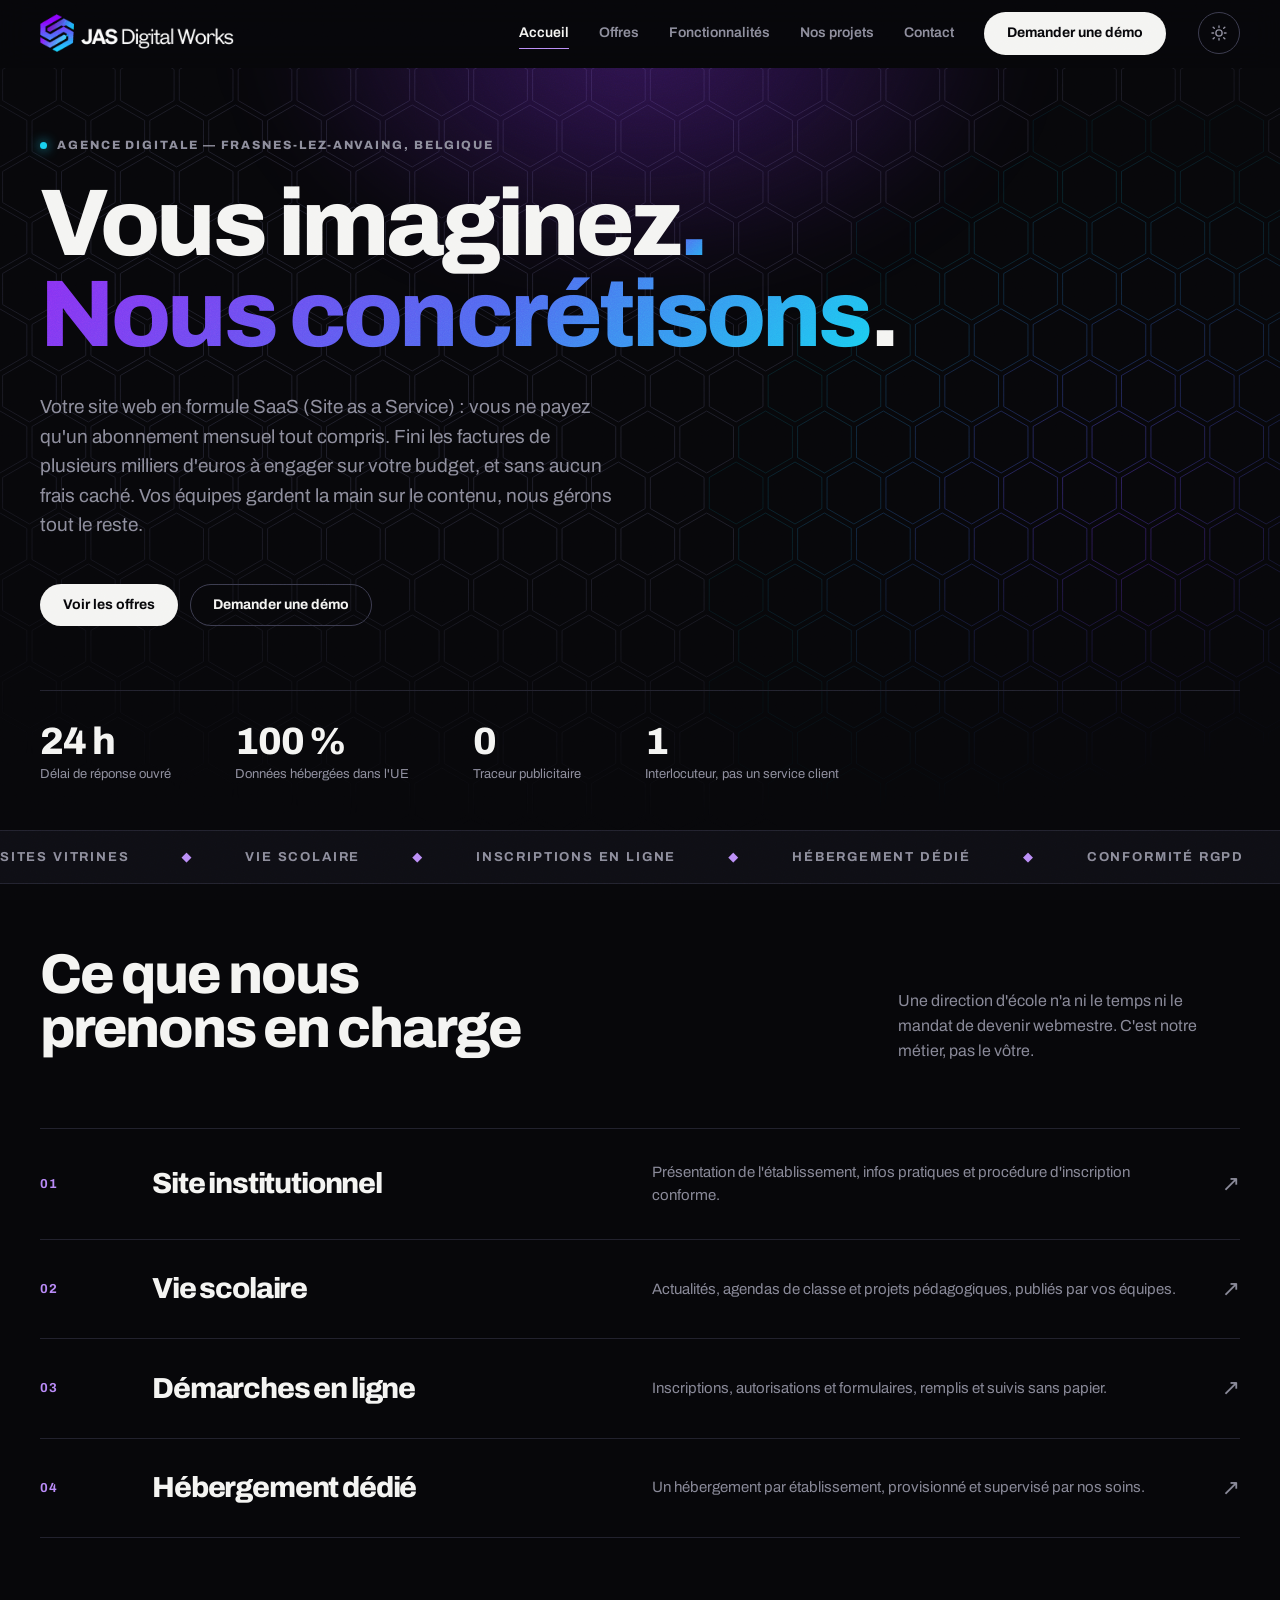
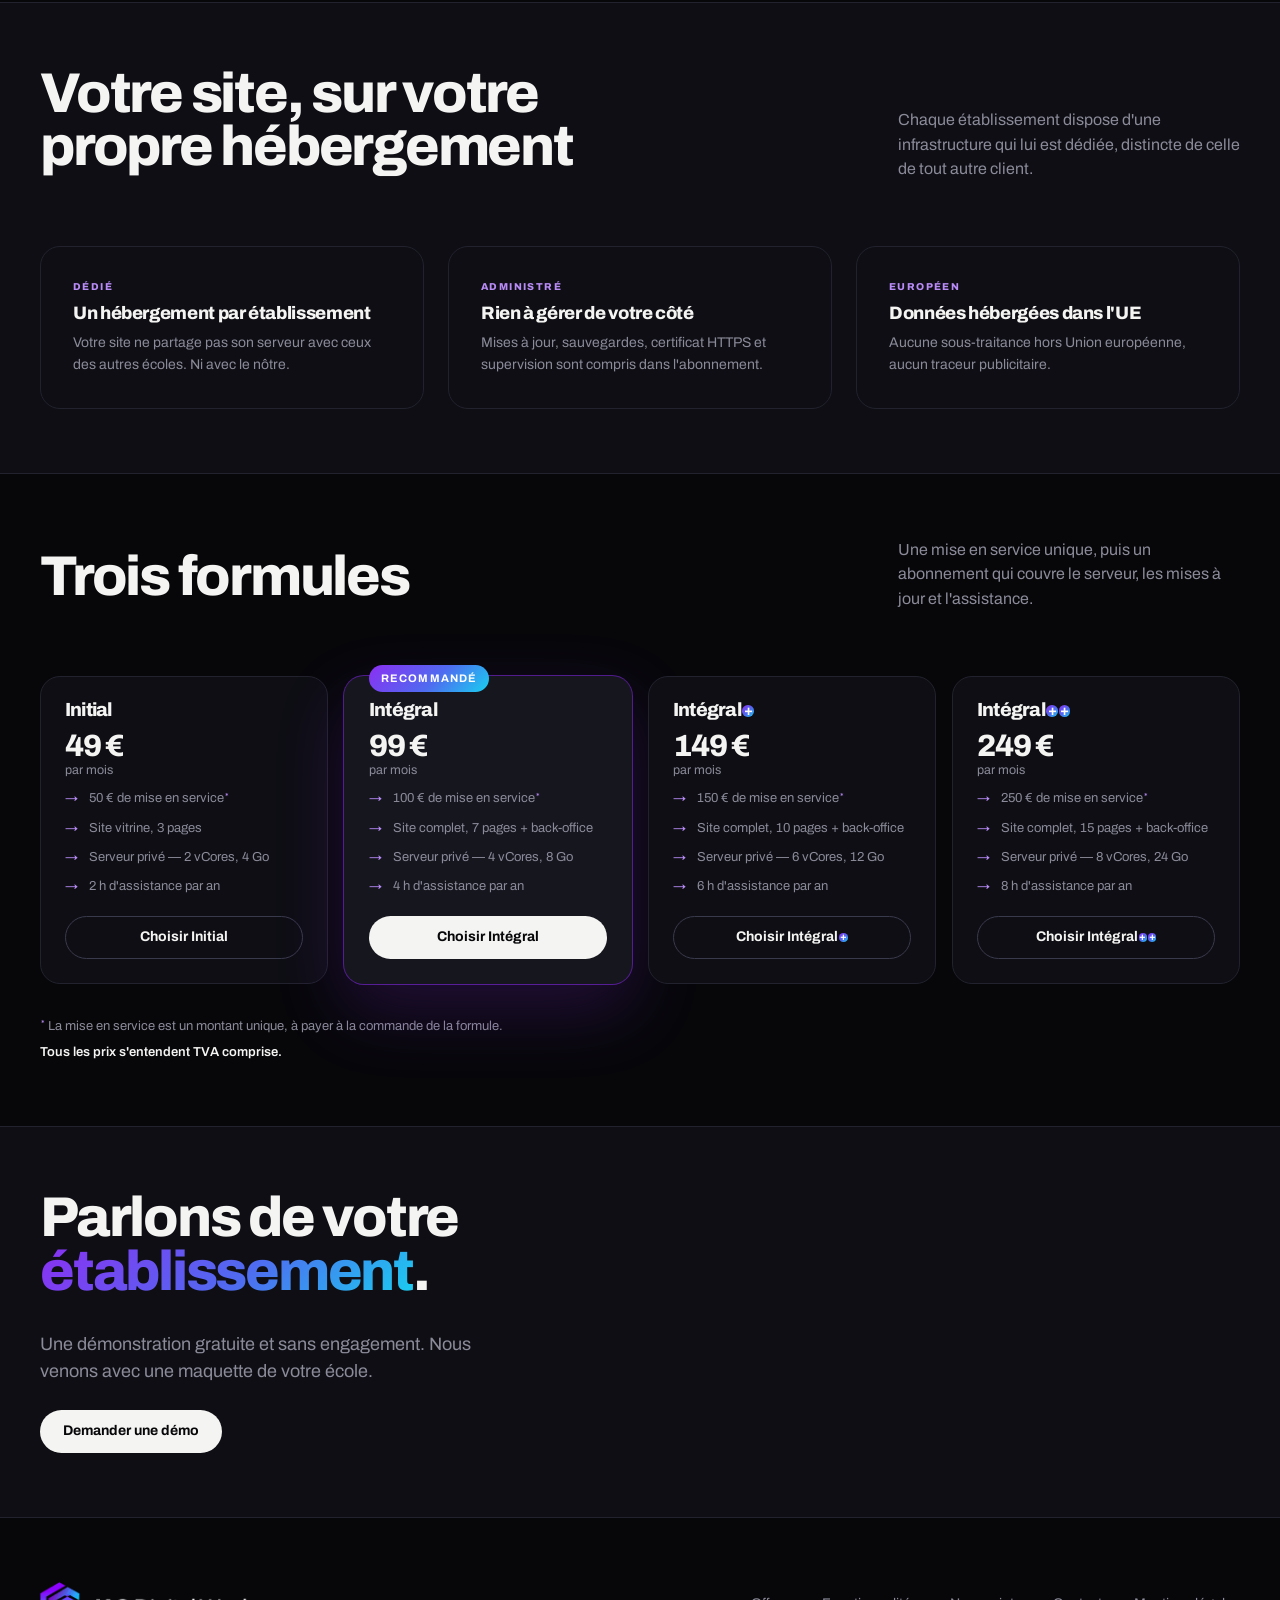
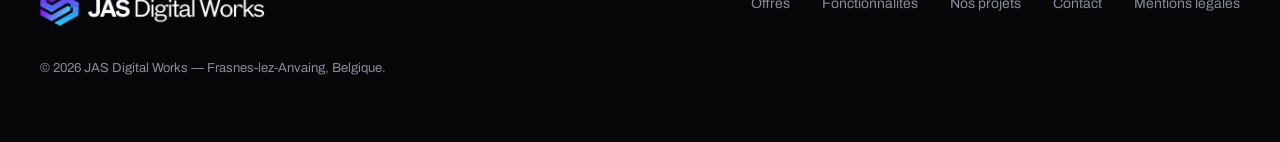
==== index.html @ 540d9795 "Retire la transition entre les thèmes La bascule clair/sombre est désormais instantanée. Le bloc de " ====
<!DOCTYPE html>
<html lang="fr">
<head>
<meta charset="utf-8">
<meta name="viewport" content="width=device-width, initial-scale=1">
<title>JAS Digital Works — Le site web de votre école, clé en main</title>
<meta name="description" content="Agence digitale à Frasnes-lez-Anvaing. Nous concevons, hébergeons et maintenons le site des établissements scolaires belges : vitrine, vie scolaire, inscriptions en ligne, conformité RGPD.">
<link rel="canonical" href="https://jas-dw.be/">
<link rel="icon" type="image/png" href="assets/mark.png">
<meta name="theme-color" content="#07070A">
<meta property="og:type" content="website">
<meta property="og:locale" content="fr_BE">
<meta property="og:title" content="JAS Digital Works — Le site web de votre école, clé en main">
<meta property="og:description" content="Vitrine, vie scolaire et gestion technique pour les écoles belges — un seul abonnement.">
<meta property="og:url" content="https://jas-dw.be/">
<meta property="og:image" content="https://jas-dw.be/assets/logo.png">
<link rel="preconnect" href="https://fonts.gstatic.com" crossorigin>
<link rel="stylesheet" href="assets/styles.css?v=8058e858">
</head>
<body>

<a class="skip" href="#main">Aller au contenu</a>

<header class="site-header">
  <nav class="nav" aria-label="Navigation principale">
    <a class="nav-logo" href="index.html" aria-label="JAS Digital Works — accueil">
      <img class="logo-sombre" src="assets/logo-inverse.png" alt="JAS Digital Works" width="480" height="94">
      <img class="logo-clair" src="assets/logo.png" alt="JAS Digital Works" width="480" height="94">
    </a>
    <button class="nav-toggle" type="button" aria-expanded="false" aria-controls="nav-links" aria-label="Ouvrir le menu"><span></span></button>
    <div class="nav-links" id="nav-links">
      <a href="index.html" aria-current="page">Accueil</a>
      <a href="tarifs.html">Offres</a>
      <a href="fonctionnalites.html">Fonctionnalités</a>
      <a href="projets.html">Nos projets</a>
      <a href="contact.html">Contact</a>
      <a class="btn btn-primary" href="contact.html">Demander une démo</a>
    </div>
    <button class="theme-toggle" type="button" aria-pressed="false"
            aria-label="Basculer entre le mode sombre et le mode clair">
      <svg class="ico-soleil" viewBox="0 0 24 24" fill="none" stroke="currentColor" stroke-width="1.8" stroke-linecap="round" aria-hidden="true">
        <circle cx="12" cy="12" r="4.2"/>
        <path d="M12 2.6v2.2M12 19.2v2.2M4.2 4.2l1.6 1.6M18.2 18.2l1.6 1.6M2.6 12h2.2M19.2 12h2.2M4.2 19.8l1.6-1.6M18.2 5.8l1.6-1.6"/>
      </svg>
      <svg class="ico-lune" viewBox="0 0 24 24" fill="none" stroke="currentColor" stroke-width="1.8" stroke-linecap="round" stroke-linejoin="round" aria-hidden="true">
        <path d="M20.5 14.3A8.6 8.6 0 0 1 9.7 3.5a8.6 8.6 0 1 0 10.8 10.8Z"/>
      </svg>
    </button>
  </nav>
</header>

<main id="main">

  <section class="hero">
    <canvas id="hero-trame" aria-hidden="true"></canvas>
    <div class="wrap">
      <p class="kicker"><i></i> Agence digitale — Frasnes-lez-Anvaing, Belgique</p>
      <h1>Vous imaginez<span class="grad">.</span> <br> <span class="grad">Nous concrétisons</span>.</h1>
      <p class="lead">Votre site web en formule SaaS (Site as a Service) : vous ne payez qu'un abonnement mensuel tout compris. Fini les factures de plusieurs milliers d'euros à engager sur votre budget, et sans aucun frais caché. Vos équipes gardent la main sur le contenu, nous gérons tout le reste.</p>
      <div class="hero-actions">
        <a class="btn btn-primary" href="tarifs.html">Voir les offres</a>
        <a class="btn btn-secondary" href="contact.html">Demander une démo</a>
      </div>
      <div class="stats">
        <div><b>24 h</b><span>Délai de réponse ouvré</span></div>
        <div><b>100 %</b><span>Données hébergées dans l'UE</span></div>
        <div><b>0</b><span>Traceur publicitaire</span></div>
        <div><b>1</b><span>Interlocuteur, pas un service client</span></div>
      </div>
    </div>
  </section>

  <div class="marquee" aria-hidden="true">
    <div class="marquee-track">
      <span>Sites vitrines <em>&#9670;</em> Vie scolaire <em>&#9670;</em> Inscriptions en ligne <em>&#9670;</em> Hébergement dédié <em>&#9670;</em> Conformité RGPD <em>&#9670;</em> Assistance humaine <em>&#9670;</em></span>
    </div>
  </div>

  <section class="section">
    <div class="wrap">
      <div class="sec-head">
        <h2>Ce que nous<br>prenons en charge</h2>
        <p>Une direction d'école n'a ni le temps ni le mandat de devenir webmestre. C'est notre métier, pas le vôtre.</p>
      </div>
      <div class="rows">
        <article class="row">
          <div class="row-n">01</div>
          <h3>Site institutionnel</h3>
          <p>Présentation de l'établissement, infos pratiques et procédure d'inscription conforme.</p>
          <div class="row-arrow" aria-hidden="true">&#8599;</div>
        </article>
        <article class="row">
          <div class="row-n">02</div>
          <h3>Vie scolaire</h3>
          <p>Actualités, agendas de classe et projets pédagogiques, publiés par vos équipes.</p>
          <div class="row-arrow" aria-hidden="true">&#8599;</div>
        </article>
        <article class="row">
          <div class="row-n">03</div>
          <h3>Démarches en ligne</h3>
          <p>Inscriptions, autorisations et formulaires, remplis et suivis sans papier.</p>
          <div class="row-arrow" aria-hidden="true">&#8599;</div>
        </article>
        <article class="row">
          <div class="row-n">04</div>
          <h3>Hébergement dédié</h3>
          <p>Un hébergement par établissement, provisionné et supervisé par nos soins.</p>
          <div class="row-arrow" aria-hidden="true">&#8599;</div>
        </article>
      </div>
    </div>
  </section>

  <section class="section section-alt">
    <div class="wrap">
      <div class="sec-head">
        <h2>Votre site, sur votre<br>propre hébergement</h2>
        <p>Chaque établissement dispose d'une infrastructure qui lui est dédiée, distincte de celle de tout autre client.</p>
      </div>
      <div class="grid-3">
        <article class="card">
          <div class="card-kicker">Dédié</div>
          <div class="card-title">Un hébergement par établissement</div>
          <p class="card-body">Votre site ne partage pas son serveur avec ceux des autres écoles. Ni avec le nôtre.</p>
        </article>
        <article class="card">
          <div class="card-kicker">Administré</div>
          <div class="card-title">Rien à gérer de votre côté</div>
          <p class="card-body">Mises à jour, sauvegardes, certificat HTTPS et supervision sont compris dans l'abonnement.</p>
        </article>
        <article class="card">
          <div class="card-kicker">Européen</div>
          <div class="card-title">Données hébergées dans l'UE</div>
          <p class="card-body">Aucune sous-traitance hors Union européenne, aucun traceur publicitaire.</p>
        </article>
      </div>
    </div>
  </section>

  <section class="section" id="offres">
    <div class="wrap">
      <div class="sec-head">
        <h2>Trois formules</h2>
        <p>Une mise en service unique, puis un abonnement qui couvre le serveur, les mises à jour et l'assistance.</p>
      </div>
      <div class="grid-4">
        <article class="pack">
          <h3>Initial</h3>
          <div class="pack-price">49&nbsp;€ <small>par mois</small></div>
          <ul class="pack-list">
            <li><span>50&nbsp;€ de mise en service<sup>*</sup></span></li>
            <li>Site vitrine, 3 pages</li>
            <li>Serveur privé — 2 vCores, 4&nbsp;Go</li>
            <li>2&nbsp;h d'assistance par an</li>
          </ul>
          <a class="btn btn-secondary btn-block" href="contact.html?pack=initial">Choisir Initial</a>
        </article>

        <article class="pack pack-featured">
          <span class="tag tag-accent">Recommandé</span>
          <h3>Intégral</h3>
          <div class="pack-price">99&nbsp;€ <small>par mois</small></div>
          <ul class="pack-list">
            <li><span>100&nbsp;€ de mise en service<sup>*</sup></span></li>
            <li>Site complet, 7 pages + back-office</li>
            <li>Serveur privé — 4 vCores, 8&nbsp;Go</li>
            <li>4&nbsp;h d'assistance par an</li>
          </ul>
          <a class="btn btn-primary btn-block" href="contact.html?pack=integral">Choisir Intégral</a>
        </article>

        <article class="pack">
          <h3>Intégral<span class="plus">+</span></h3>
          <div class="pack-price">149&nbsp;€ <small>par mois</small></div>
          <ul class="pack-list">
            <li><span>150&nbsp;€ de mise en service<sup>*</sup></span></li>
            <li>Site complet, 10 pages + back-office</li>
            <li>Serveur privé — 6 vCores, 12&nbsp;Go</li>
            <li>6&nbsp;h d'assistance par an</li>
          </ul>
          <a class="btn btn-secondary btn-block" href="contact.html?pack=integral-plus"><span>Choisir Intégral<span class="plus">+</span></span></a>
        </article>

        <article class="pack">
          <h3>Intégral<span class="plus">+</span><span class="plus">+</span></h3>
          <div class="pack-price">249&nbsp;€ <small>par mois</small></div>
          <ul class="pack-list">
            <li><span>250&nbsp;€ de mise en service<sup>*</sup></span></li>
            <li>Site complet, 15 pages + back-office</li>
            <li>Serveur privé — 8 vCores, 24&nbsp;Go</li>
            <li>8&nbsp;h d'assistance par an</li>
          </ul>
          <a class="btn btn-secondary btn-block" href="contact.html?pack=integral-plus-plus"><span>Choisir Intégral<span class="plus">+</span><span class="plus">+</span></span></a>
        </article>
      </div>
      <p class="price-notes">
        <span><sup>*</sup> La mise en service est un montant unique, à payer à la commande de la formule.</span>
        <span><b>Tous les prix s'entendent TVA comprise.</b></span>
      </p>
    </div>
  </section>

  <section class="final">
    <div class="wrap">
      <h2>Parlons de votre<br><span class="grad">établissement</span>.</h2>
      <p>Une démonstration gratuite et sans engagement. Nous venons avec une maquette de votre école.</p>
      <a class="btn btn-primary" href="contact.html">Demander une démo</a>
    </div>
  </section>

</main>

<footer class="site-footer">
  <div class="footer-inner">
    <a href="index.html" aria-label="JAS Digital Works — accueil">
      <img class="logo-sombre" src="assets/logo-inverse.png" alt="JAS Digital Works" width="480" height="94">
      <img class="logo-clair" src="assets/logo.png" alt="JAS Digital Works" width="480" height="94">
    </a>
    <nav class="footer-links" aria-label="Liens de pied de page">
      <a href="tarifs.html">Offres</a>
      <a href="fonctionnalites.html">Fonctionnalités</a>
      <a href="projets.html">Nos projets</a>
      <a href="contact.html">Contact</a>
      <a href="mentions-legales.html">Mentions légales</a>
    </nav>
  </div>
  <p class="footer-legal">© <span id="year">2026</span> JAS Digital Works — Frasnes-lez-Anvaing, Belgique.</p>
</footer>

<script src="assets/site.js?v=c417838a"></script>
</body>
</html>
---- assets/styles.css ----
/* ==========================================================================
   JAS Digital Works — feuille de style unique
   Direction « Studio » : fond quasi noir, typographie massive, dégradé de
   marque réservé aux accents. Site 100 % statique, aucune dépendance,
   aucun build — ce fichier est la seule source de vérité visuelle.
   ========================================================================== */

@import url('https://fonts.googleapis.com/css2?family=Archivo:wght@400;600;800&display=swap');

:root {
  /* — surfaces — */
  --ink:      #07070A;   /* fond général */
  --ink-2:    #0E0E14;   /* sections alternées, cartes */
  --ink-3:    #16161F;   /* carte mise en avant, champs */
  --paper:    #F4F4F2;   /* texte principal */
  --muted:    #8A8A99;   /* texte secondaire */
  --line:     #22222E;   /* filets et bordures */
  --line-2:   #3A3A4D;   /* bordure au survol */

  /* — accent de marque — */
  --violet:   #8B2FF2;
  --blue:     #4F6BF0;
  --cyan:     #18D0F0;
  --violet-lo:#B98BF7;   /* violet éclairci : lisible sur fond sombre */
  --grad: linear-gradient(135deg, #8B2FF2 0%, #4F6BF0 55%, #18D0F0 100%);

  /* — typographie — */
  --font: "Archivo", system-ui, -apple-system, "Segoe UI", sans-serif;

  /* — rythme — */
  --s1: 4px;  --s2: 8px;  --s3: 12px; --s4: 16px;
  --s6: 24px; --s8: 32px; --s10: 44px; --s12: 64px;

  /* Toujours claire, quel que soit le thème : les logos partenaires ont
     un lettrage foncé et ne survivent pas sur une pastille sombre. */
  --chip:     #FFFFFF;

  /* Halo du héros et grain : réglés par thème plutôt qu'en dur. */
  --halo:     34%;
  --grain:    .5;

  --maxw: 1320px;
  --gut: 40px;
}

/* ── Thème clair ────────────────────────────────────────────────────────
   Le sombre reste l'identité de la marque et le défaut. Le clair n'est pas
   une inversion : ses neutres sont légèrement biaisés vers le violet de la
   charte, et l'accent est assombri pour rester lisible sur fond pâle.
   Contrastes vérifiés : texte 17,6:1, secondaire 6,5:1, accent 7,1:1. */
:root[data-theme="light"] {
  --ink:      #FAFAFC;
  --ink-2:    #F1F1F6;
  --ink-3:    #E7E7F0;
  --paper:    #14141B;
  --muted:    #5A5A6E;
  --line:     #E0E0E9;
  --line-2:   #C6C6D5;
  --violet-lo:#6B21D9;   /* accent assombri : 7,1:1 sur le fond clair */
  --cyan:     #0E7C93;   /* même chose pour l'anneau de focus */
  --halo:     18%;
  --grain:    .22;
}


*, *::before, *::after { box-sizing: border-box; }

html { -webkit-text-size-adjust: 100%; scroll-behavior: smooth; }
@media (prefers-reduced-motion: reduce) {
  html { scroll-behavior: auto; }
  *, *::before, *::after {
    animation-duration: .01ms !important;
    animation-iteration-count: 1 !important;
    transition-duration: .01ms !important;
  }
}

body {
  margin: 0;
  background: var(--ink);
  color: var(--paper);
  font-family: var(--font);
  font-size: 16px;
  line-height: 1.55;
  font-weight: 400;
  -webkit-font-smoothing: antialiased;
}

/* Grain — SVG en ligne, poids nul. Décoratif : jamais d'interaction. */
body::after {
  content: "";
  position: fixed; inset: 0;
  pointer-events: none; z-index: 99;
  opacity: var(--grain); mix-blend-mode: overlay;
  background-image: url("data:image/svg+xml,%3Csvg xmlns='http://www.w3.org/2000/svg' width='140' height='140'%3E%3Cfilter id='n'%3E%3CfeTurbulence type='fractalNoise' baseFrequency='.85' numOctaves='3'/%3E%3C/filter%3E%3Crect width='140' height='140' filter='url(%23n)' opacity='.42'/%3E%3C/svg%3E");
}

h1, h2, h3, h4, h5 {
  margin: 0 0 var(--s2);
  font-weight: 800;
  letter-spacing: -.04em;
  line-height: .96;
  text-wrap: balance;
}
h1 { font-size: clamp(42px, 7.4vw, 104px); }
h2 { font-size: clamp(30px, 4.4vw, 56px); }
h3 { font-size: clamp(21px, 2.5vw, 29px); }
h4 { font-size: 20px; letter-spacing: -.02em; }
h5 { font-size: 16px; letter-spacing: -.01em; }

p { margin: 0 0 var(--s3); }
p:last-child { margin-bottom: 0; }
a { color: var(--violet-lo); text-underline-offset: 3px; }
img { display: block; max-width: 100%; }
ul { margin: 0 0 var(--s3); padding-left: 20px; }

:focus { outline: none; }
:focus-visible { outline: 2px solid var(--cyan); outline-offset: 3px; }
::selection { background: color-mix(in srgb, var(--violet) 40%, transparent); }

.text-muted { color: var(--muted); }
.lead { font-size: 19px; line-height: 1.55; color: var(--muted); max-width: 52ch; }
.grad {
  background: var(--grad);
  -webkit-background-clip: text; background-clip: text;
  color: transparent;
}

/* Lien d'évitement */
.skip {
  position: absolute; left: -9999px; top: 0; z-index: 100;
  background: var(--paper); color: var(--ink);
  padding: 12px 18px; font-weight: 800; text-decoration: none;
}
.skip:focus { left: 0; }

/* ── Mise en page ──────────────────────────────────────────────────── */

.wrap { max-width: var(--maxw); margin: 0 auto; padding: 0 var(--gut); }
.section { padding: var(--s12) 0; }
.section-tight { padding: var(--s10) 0; }
.section-alt { background: var(--ink-2); border-block: 1px solid var(--line); }
.rule { height: 1px; background: var(--line); border: 0; margin: 0; }

.grid-2 { display: grid; grid-template-columns: repeat(2, 1fr); gap: var(--s8); }
.grid-3 { display: grid; grid-template-columns: repeat(3, 1fr); gap: var(--s6); }
/* Quatre formules : la rangée passe à deux colonnes avant de s'empiler,
   sans quoi les cartes deviennent trop étroites pour leur liste. */
.grid-4 { display: grid; grid-template-columns: repeat(4, 1fr); gap: var(--s4); }

/* En-tête de section : titre à gauche, chapô à droite */
.sec-head {
  display: flex; justify-content: space-between; align-items: end;
  gap: var(--s8); flex-wrap: wrap; margin-bottom: var(--s12);
}
.sec-head p { margin: 0; color: var(--muted); max-width: 38ch; }
.kicker {
  display: inline-flex; align-items: center; gap: 10px;
  font-size: 12px; font-weight: 800; letter-spacing: .16em;
  text-transform: uppercase; color: var(--muted); margin: 0 0 var(--s6);
}
.kicker i { width: 7px; height: 7px; border-radius: 50%; background: var(--cyan);
  box-shadow: 0 0 12px var(--cyan); font-style: normal; flex: none; }

/* ── En-tête du site ───────────────────────────────────────────────── */

.site-header {
  position: sticky; top: 0; z-index: 50;
  background: color-mix(in srgb, var(--ink) 72%, transparent);
  backdrop-filter: saturate(1.3) blur(14px);
  border-bottom: 1px solid transparent;
  transition: background-color .25s ease, border-color .25s ease;
}
/* Classe posée par site.js dès que la page a défilé. */
.site-header.is-scrolled {
  background: color-mix(in srgb, var(--ink) 88%, transparent);
  border-bottom-color: var(--line);
}
.nav {
  position: relative;
  display: flex; align-items: center; gap: var(--s8);
  max-width: var(--maxw); margin: 0 auto; padding: var(--s3) var(--gut);
}
/* Marque : lockup horizontal, ratio 480:94. Servi en 480 px de large pour
   rester net sur écran à densité double. */
.nav-logo { margin-right: auto; flex: none; display: block; }
.nav-logo img { height: 38px; width: auto; }
.nav-links { display: flex; align-items: center; gap: 30px; }
.nav-links a:not(.btn) {
  color: var(--muted); text-decoration: none;
  font-size: 14px; font-weight: 600;
  padding: 4px 0; border-bottom: 1px solid transparent;
}
.nav-links a:not(.btn):hover { color: var(--paper); }
.nav-links a:not(.btn)[aria-current="page"] {
  color: var(--paper); border-bottom-color: var(--violet-lo);
}
.nav-links a.btn { flex: none; white-space: nowrap; }

.nav-toggle {
  display: none; flex: none; width: 42px; height: 42px; padding: 0;
  background: transparent; border: 1px solid var(--line); border-radius: 999px;
  cursor: pointer; align-items: center; justify-content: center;
}
.nav-toggle span { display: block; width: 17px; height: 1.5px; background: var(--paper); position: relative; }
.nav-toggle span::before, .nav-toggle span::after {
  content: ""; position: absolute; left: 0; width: 17px; height: 1.5px; background: var(--paper);
  transition: transform .18s ease, top .18s ease;
}
.nav-toggle span::before { top: -6px; }
.nav-toggle span::after  { top: 6px; }
.nav-toggle[aria-expanded="true"] span { background: transparent; }
.nav-toggle[aria-expanded="true"] span::before { top: 0; transform: rotate(45deg); }
.nav-toggle[aria-expanded="true"] span::after  { top: 0; transform: rotate(-45deg); }

/* ── Bascule clair / sombre ─────────────────────────────────────────────
   L'icône affichée est celle du mode vers lequel on va, pas du mode
   courant : un soleil quand on est dans le sombre, une lune sinon. */
.theme-toggle {
  flex: none; width: 42px; height: 42px; padding: 0;
  display: inline-flex; align-items: center; justify-content: center;
  background: transparent; border: 1px solid var(--line-2); border-radius: 999px;
  color: var(--muted); cursor: pointer;
  transition: color .2s ease, border-color .2s ease, transform .2s ease;
}
.theme-toggle:hover { color: var(--paper); border-color: var(--paper); }
.theme-toggle:active { transform: scale(.94); }
.theme-toggle svg { width: 18px; height: 18px; display: block; }
.theme-toggle .ico-lune { display: none; }
:root[data-theme="light"] .theme-toggle .ico-soleil { display: none; }
:root[data-theme="light"] .theme-toggle .ico-lune { display: block; }

/* ── Marque : le lettrage doit contraster avec le fond du thème ──────── */
.logo-clair { display: none; }
:root[data-theme="light"] .logo-sombre { display: none; }
:root[data-theme="light"] .logo-clair { display: block; }

/* ── Boutons ───────────────────────────────────────────────────────── */

.btn {
  display: inline-flex; align-items: center; justify-content: center; gap: 9px;
  cursor: pointer; text-decoration: none;
  font-family: var(--font); font-weight: 700; font-size: 14px; line-height: 1.2;
  padding: 12px 22px; border-radius: 999px;
  border: 1px solid transparent;
  transition: transform .2s ease, box-shadow .2s ease, background-color .2s ease, border-color .2s ease;
}
.btn-primary { background: var(--paper); color: var(--ink); }
.btn-primary:hover { transform: translateY(-2px); box-shadow: 0 10px 30px color-mix(in srgb, var(--violet) 40%, transparent); }
.btn-primary:active { transform: translateY(0); }

.btn-secondary { background: transparent; color: var(--paper); border-color: var(--line-2); }
.btn-secondary:hover { border-color: var(--paper); }

.btn-block { width: 100%; }

/* Le « + » des formules supérieures, en pastille au dégradé de marque.
   Dimensions en `em` : la pastille suit l'échelle du texte qui la porte,
   qu'elle soit dans un titre de carte, un bouton ou un en-tête de tableau. */
.plus {
  display: inline-flex; align-items: center; justify-content: center;
  width: .82em; height: .82em; margin-left: .1em;
  border-radius: 50%; background: var(--grad);
  color: #fff; font-size: .74em; font-weight: 800; line-height: 1;
  vertical-align: .08em; letter-spacing: 0;
}
.plus + .plus { margin-left: .08em; }

/* ── Étiquettes ────────────────────────────────────────────────────── */

.tag {
  display: inline-flex; align-items: center; align-self: flex-start;
  font-size: 11px; font-weight: 700; letter-spacing: .1em; text-transform: uppercase;
  padding: 5px 12px; border-radius: 999px;
}
.tag-accent  { background: var(--grad); color: #fff; }
.tag-outline { border: 1px solid var(--line-2); color: var(--muted); }

/* ── Héros ─────────────────────────────────────────────────────────── */

.hero { position: relative; overflow: hidden; padding: var(--s12) 0 var(--s10); }
.hero::before {
  content: ""; position: absolute; top: -380px; left: 50%;
  transform: translateX(-50%); width: 1100px; height: 700px; border-radius: 50%;
  background: radial-gradient(closest-side, color-mix(in srgb, var(--violet) var(--halo), transparent), transparent 70%);
  filter: blur(40px); pointer-events: none;
}
/* Trame hexagonale : sous le halo, sous le texte, sans interaction.
   Sans JavaScript la balise reste vide et invisible — rien ne change. */
#hero-trame {
  position: absolute; inset: 0; z-index: 0;
  pointer-events: none;
  opacity: .85;
  mask-image: radial-gradient(120% 90% at 50% 30%, #000 35%, transparent 78%);
  -webkit-mask-image: radial-gradient(120% 90% at 50% 30%, #000 35%, transparent 78%);
}
.hero::before { z-index: 1; }
.hero > .wrap { position: relative; z-index: 2; }
.hero p.lead { margin-top: var(--s8); }
.hero-actions { display: flex; gap: var(--s3); flex-wrap: wrap; margin-top: var(--s10); }

/* Bandeau de chiffres */
.stats {
  display: flex; gap: var(--s12); flex-wrap: wrap;
  margin-top: var(--s12); padding-top: var(--s8); border-top: 1px solid var(--line);
}
.stats div b {
  display: block; font-size: clamp(28px, 3.4vw, 38px); font-weight: 800;
  letter-spacing: -.03em; line-height: 1;
}
.stats div span { font-size: 13px; color: var(--muted); }

/* ── Bandeau défilant ──────────────────────────────────────────────── */

.marquee {
  border-block: 1px solid var(--line); background: var(--ink-2);
  overflow: hidden; padding: var(--s4) 0;
}
.marquee-track {
  display: flex; gap: 52px; white-space: nowrap;
  animation: marquee 38s linear infinite;
  font-size: 13px; font-weight: 700; letter-spacing: .14em;
  text-transform: uppercase; color: var(--muted);
}
.marquee-track > span { display: flex; align-items: center; gap: 52px; }
.marquee-track em { font-style: normal; color: var(--violet-lo); }
@keyframes marquee { to { transform: translateX(-50%); } }
.marquee.is-paused .marquee-track { animation-play-state: paused; }
@media (prefers-reduced-motion: reduce) { .marquee-track { animation: none; } }

/* ── Apparition au défilement ──────────────────────────────────────────
   `js-reveal` n'est posé sur <html> que par site.js, et seulement si
   IntersectionObserver existe et que l'utilisateur n'a pas demandé
   moins d'animation. Sans JavaScript, rien n'est masqué. */

/* `:where()` ne compte pas dans la spécificité : la règle de masquage vaut
   donc (0,1,0) quel que soit son contenu. Sans cette précaution,
   `.js-reveal .stats div` (0,2,1) et `.js-reveal .final .wrap > *` (0,3,0)
   écrasent la règle de révélation (0,2,0) — et ces éléments ne
   réapparaissent jamais. */
.js-reveal :where(
  .sec-head, .row, .card, .pack,
  .feature-copy, .feature-media,
  .stats div, .final .wrap > *
) {
  opacity: 0; transform: translateY(18px);
  transition: opacity .6s cubic-bezier(.2,.6,.2,1), transform .6s cubic-bezier(.2,.6,.2,1);
}
.js-reveal .is-visible { opacity: 1; transform: none; }
/* Le survol d'une ligne ne doit pas rejouer la translation d'apparition. */
.js-reveal .row.is-visible { transition-property: opacity, transform, padding-left, background; }

/* ── Liste de services numérotée ───────────────────────────────────── */

.rows { border-top: 1px solid var(--line); }
.row {
  display: grid; grid-template-columns: 80px 1fr 1.15fr auto;
  gap: var(--s8); align-items: center;
  padding: var(--s8) 0; border-bottom: 1px solid var(--line);
  transition: padding-left .3s ease, background .3s ease;
}
.row:hover, .row:focus-within {
  padding-left: var(--s6);
  background: linear-gradient(90deg, color-mix(in srgb, var(--violet) 12%, transparent), transparent 60%);
}
.row-n { font-size: 13px; font-weight: 700; letter-spacing: .1em; color: var(--violet-lo); }
.row h3 { margin: 0; }
.row p { margin: 0; color: var(--muted); font-size: 15px; }
.row-arrow { font-size: 22px; color: var(--muted); transition: transform .3s ease, color .3s ease; }
.row:hover .row-arrow, .row:focus-within .row-arrow { transform: translate(6px, -6px); color: var(--cyan); }

/* ── Cartes ────────────────────────────────────────────────────────── */

.card {
  display: flex; flex-direction: column; gap: var(--s2);
  padding: var(--s8); background: var(--ink-2);
  border: 1px solid var(--line); border-radius: 20px;
  transition: transform .25s ease, border-color .25s ease;
}
.card:hover { transform: translateY(-4px); border-color: var(--line-2); }
.card-kicker {
  font-size: 10px; font-weight: 800; letter-spacing: .14em;
  text-transform: uppercase; color: var(--violet-lo);
}
.card-title { font-weight: 800; font-size: 18px; line-height: 1.2; letter-spacing: -.02em; }
.card-body { margin: 0; font-size: 14px; color: var(--muted); flex: 1; }

/* Cartes tarifaires */
.pack {
  position: relative;
  display: flex; flex-direction: column; gap: var(--s4);
  padding: var(--s8); background: var(--ink-2);
  border: 1px solid var(--line); border-radius: 20px;
  transition: transform .25s ease, border-color .25s ease;
}
.pack:hover { transform: translateY(-6px); border-color: var(--line-2); }
.pack-featured {
  background: var(--ink-3); border-color: transparent;
  box-shadow: 0 0 0 1px color-mix(in srgb, var(--violet) 55%, transparent),
              0 26px 70px color-mix(in srgb, var(--violet) 20%, transparent);
}
.pack-featured .tag-accent { position: absolute; top: -12px; left: var(--s8); }
.pack h3 { font-size: 22px; margin: 0; }
.pack-price { font-size: clamp(38px, 4vw, 46px); font-weight: 800; letter-spacing: -.04em; line-height: 1; }
.pack-price small { font-size: 14px; font-weight: 400; color: var(--muted); letter-spacing: 0; }
.pack-list { list-style: none; margin: 0; padding: 0; display: flex; flex-direction: column; gap: 11px;
  font-size: 14px; color: var(--muted); flex: 1; }
.pack-list li { display: flex; gap: 11px; }
.pack-list li::before { content: "→"; color: var(--violet-lo); flex: none; }
.pack .btn { margin-top: var(--s2); }

/* Dans une rangée de quatre, la carte perd un tiers de sa largeur :
   on resserre le prix, le titre et la liste pour éviter les veuves. */
.grid-4 .pack { padding: var(--s6); gap: var(--s3); }
.grid-4 .pack h3 { font-size: 19px; }
.grid-4 .pack-price { font-size: clamp(28px, 2.4vw, 34px); }
.grid-4 .pack-price small { display: block; font-size: 12.5px; margin-top: 2px; }
.grid-4 .pack-list { font-size: 13px; gap: 9px; }
.grid-4 .pack .tag-accent { left: var(--s6); }
/* `vertical-align: super` décolle trop le renvoi du texte : on le place
   à la main, et `line-height: 0` l'empêche d'élargir la ligne. */
.pack sup, .price-notes sup {
  font-size: .68em; line-height: 0;
  vertical-align: baseline; position: relative; top: -.42em;
  color: var(--violet-lo); margin-left: 1px;
}

/* Renvois de tarification, sous la grille des formules */
.price-notes {
  display: flex; flex-direction: column; gap: 6px;
  margin: var(--s8) 0 0; max-width: 78ch;
  font-size: 13px; color: var(--muted);
}
.price-notes b { color: var(--paper); font-weight: 600; }

/* ── Frise des projets ─────────────────────────────────────────────────
   Rail vertical à gauche, un jalon par projet. L'ordre du HTML fait foi :
   du plus récent au plus ancien. */

.timeline { position: relative; margin: 0; padding: 0; list-style: none; }
.timeline::before {
  content: ""; position: absolute; left: 7px; top: 10px; bottom: 10px; width: 1px;
  background: linear-gradient(180deg, var(--violet), var(--cyan) 60%, transparent);
}
.tl-item { position: relative; padding: 0 0 var(--s12) 46px; }
.tl-item:last-child { padding-bottom: 0; }
.tl-item::before {
  content: ""; position: absolute; left: 0; top: 7px;
  width: 15px; height: 15px; border-radius: 50%;
  background: var(--ink); border: 2px solid var(--line-2);
  transition: border-color .25s ease, box-shadow .25s ease;
}
.tl-item:hover::before, .tl-item:focus-within::before {
  border-color: var(--violet-lo);
  box-shadow: 0 0 0 5px color-mix(in srgb, var(--violet) 18%, transparent);
}
.tl-head { display: flex; align-items: center; gap: var(--s3); flex-wrap: wrap; margin-bottom: var(--s3); }
.tl-lieu { font-size: 12px; font-weight: 700; letter-spacing: .1em; text-transform: uppercase; color: var(--muted); }
.tl-item h3 { margin: 0 0 var(--s3); font-size: clamp(20px, 2.3vw, 27px); }
.tl-item p { margin: 0; color: var(--muted); max-width: 62ch; }

/* Emplacements prêts pour l'image et le lien de chaque projet. */
.tl-media { margin: var(--s6) 0 0; max-width: 640px; }
.tl-media img { width: 100%; height: auto; border-radius: 16px; border: 1px solid var(--line); }
.tl-link {
  display: inline-flex; align-items: center; gap: 8px; margin-top: var(--s4);
  font-size: 14px; font-weight: 700; color: var(--violet-lo); text-decoration: none;
  border-bottom: 1px solid color-mix(in srgb, var(--violet-lo) 40%, transparent);
  padding-bottom: 2px; transition: color .2s ease, border-color .2s ease;
}
.tl-link:hover { color: var(--cyan); border-bottom-color: var(--cyan); }
.tl-link::after { content: "↗"; font-size: 15px; }

/* ── Blocs alternés (Fonctionnalités) ──────────────────────────────── */

.feature { display: grid; grid-template-columns: 1fr 1fr; gap: var(--s12); align-items: center; }
.feature-copy { display: flex; flex-direction: column; gap: var(--s3); align-items: flex-start; }
.feature-copy p { color: var(--muted); margin: 0; }
.feature-reverse .feature-media { order: -1; }

/* ── Emplacements photo ────────────────────────────────────────────── */

.media {
  position: relative; display: flex; align-items: flex-end;
  background-color: var(--ink-2);
  background-image:
    linear-gradient(135deg, color-mix(in srgb, var(--violet) 16%, transparent) 0%,
                            color-mix(in srgb, var(--cyan) 14%, transparent) 100%),
    url("data:image/svg+xml,%3Csvg xmlns='http://www.w3.org/2000/svg' width='56' height='64' viewBox='0 0 56 64'%3E%3Cpath d='M28 1 54 16v32L28 63 2 48V16Z' fill='none' stroke='%233A3A4D' stroke-width='1.2'/%3E%3C/svg%3E");
  background-size: cover, 56px 64px;
  border: 1px solid var(--line); border-radius: 20px; overflow: hidden;
}
.media img { width: 100%; height: 100%; object-fit: cover; filter: grayscale(1) contrast(1.05); }
.media figcaption {
  position: relative; margin: 0; padding: 9px 14px;
  font-size: 11px; letter-spacing: .1em; text-transform: uppercase; color: var(--muted);
  background: color-mix(in srgb, var(--ink) 78%, transparent);
}
.media-hero { min-height: 380px; }
.media-block { min-height: 280px; }

/* Illustration vectorielle en ligne : elle remplace le motif hexagonal.
   Dessinée, pas photographiée — voir la légende de chaque bloc. */
.media-illus {
  display: block; min-height: 0;
  background-image: none; background-color: var(--ink-2);
}
.media-illus svg { display: block; width: 100%; height: auto; }
.media-illus figcaption { border-top: 1px solid var(--line); }

/* ── Formulaire ────────────────────────────────────────────────────── */

.contact-grid { display: grid; grid-template-columns: 1fr 1fr; gap: var(--s12); align-items: start; }
/* Le titre n'occupe qu'une demi-colonne : l'échelle du héros y est trop grande. */
.contact-grid h1 { font-size: clamp(36px, 4.4vw, 62px); }
.contact-details { display: flex; flex-direction: column; gap: var(--s3); font-size: 15px; }
.contact-details a { color: var(--paper); }
.contact-details strong { color: var(--muted); font-weight: 600; }

.form {
  display: flex; flex-direction: column; gap: var(--s4);
  background: var(--ink-2); border: 1px solid var(--line);
  border-radius: 20px; padding: var(--s8);
}
.field > label, .field > legend {
  display: block; font-size: 12px; font-weight: 600;
  letter-spacing: .04em; margin-bottom: 6px; color: var(--muted);
}
.input {
  width: 100%; min-height: 46px; padding: 11px 14px;
  font: inherit; font-size: 15px; color: var(--paper); caret-color: var(--cyan);
  background: var(--ink-3); border: 1px solid var(--line); border-radius: 12px;
}
.input::placeholder { color: color-mix(in srgb, var(--muted) 70%, transparent); }
.input:hover { border-color: var(--line-2); }
.input:focus-visible { border-color: var(--violet-lo); outline-offset: 0; }
textarea.input { min-height: 120px; resize: vertical; }

/* Sélecteur de pack */
.seg { display: flex; width: 100%; border: 1px solid var(--line); border-radius: 12px; overflow: hidden; }
.seg-opt {
  flex: 1; display: flex; flex-direction: column; gap: 2px;
  align-items: center; justify-content: center; text-align: center;
  padding: 12px 8px; font-size: 13px; font-weight: 700; cursor: pointer;
  background: var(--ink-3); color: var(--muted);
  transition: background .18s ease, color .18s ease;
}
.seg-opt + .seg-opt { border-left: 1px solid var(--line); }
.seg-opt input { position: absolute; opacity: 0; width: 0; height: 0; pointer-events: none; }
.seg-opt small { font-size: 10px; font-weight: 400; }
.seg-opt:has(input:checked) { background: var(--grad); color: #fff; }
.seg-opt:not(:has(input:checked)):hover { background: var(--line); color: var(--paper); }
.seg-opt:has(input:focus-visible) { outline: 2px solid var(--cyan); outline-offset: -3px; }

.form-status { font-size: 14px; margin: 0; min-height: 1.4em; }
.form-status[data-state="error"] { color: #FF9A9A; font-weight: 600; }
.form-status[data-state="ok"]    { color: var(--cyan); font-weight: 600; }

/* ── Tableaux ──────────────────────────────────────────────────────── */

.table-wrap { overflow-x: auto; border: 1px solid var(--line); border-radius: 20px; }
.table { width: 100%; border-collapse: collapse; font-size: 15px; min-width: 620px; }
.table thead th {
  text-align: left; font-size: 11px; letter-spacing: .12em; text-transform: uppercase;
  color: var(--muted); font-weight: 800;
  padding: var(--s4) var(--s6); border-bottom: 1px solid var(--line);
}
/* En-tête de ligne : c'est du libellé, pas de l'étiquette de colonne. */
.table tbody th {
  text-align: left; font-weight: 600; color: var(--paper);
  padding: var(--s6); border-bottom: 1px solid var(--line); vertical-align: top;
}
.table td {
  padding: var(--s6); border-bottom: 1px solid var(--line);
  vertical-align: top; color: var(--muted);
}
.table tbody tr:last-child th { border-bottom: 0; }
.table tbody tr:last-child td { border-bottom: 0; }

/* ── Contenu long (mentions légales) ───────────────────────────────────
   Le fond sombre fatigue sur un texte réglementaire : on remonte la
   surface, la taille et l'interlignage, et on borne la longueur de ligne.
   Le sommaire ancré occupe la colonne de gauche, qui serait vide sinon. */

.legal { display: grid; grid-template-columns: 230px minmax(0, 1fr); gap: var(--s12); align-items: start; }

.toc { position: sticky; top: 96px; }
.toc p {
  font-size: 11px; font-weight: 800; letter-spacing: .16em;
  text-transform: uppercase; color: var(--muted); margin: 0 0 var(--s4);
}
.toc ol { list-style: none; margin: 0; padding: 0; display: flex; flex-direction: column; gap: 2px; }
.toc a {
  display: block; padding: 7px 0 7px 14px;
  border-left: 1px solid var(--line);
  font-size: 14px; color: var(--muted); text-decoration: none;
  transition: color .2s ease, border-color .2s ease;
}
.toc a:hover { color: var(--paper); border-left-color: var(--violet-lo); }
/* Section courante, suivie par site.js */
.toc a[aria-current] { color: var(--paper); border-left-color: var(--violet-lo); }

.prose {
  max-width: 74ch; background: var(--ink-2);
  border: 1px solid var(--line); border-radius: 20px;
  padding: var(--s12) var(--s10);
  font-size: 16.5px; line-height: 1.75;
}
/* Compense l'en-tête collant quand on suit une ancre du sommaire */
.prose h2[id] { scroll-margin-top: 96px; }
.prose h1 { font-size: clamp(34px, 5vw, 54px); }
.prose h2 { font-size: clamp(22px, 2.6vw, 28px); margin-top: var(--s12); letter-spacing: -.02em; }
.prose h3 { font-size: 18px; margin-top: var(--s8); letter-spacing: -.01em; }
.prose p  { color: color-mix(in srgb, var(--paper) 86%, transparent); }
.prose > :first-child { margin-top: 0; }

/* ── Bandeau d'appel final ─────────────────────────────────────────── */

.final { padding: var(--s12) 0; background: var(--ink-2); border-top: 1px solid var(--line); }
.final .wrap { display: flex; flex-direction: column; align-items: flex-start; gap: var(--s6); }
.final p { color: var(--muted); max-width: 46ch; font-size: 18px; margin: 0; }

/* ── Pied de page ──────────────────────────────────────────────────── */

.site-footer { background: var(--ink); border-top: 1px solid var(--line); }
.footer-inner {
  max-width: var(--maxw); margin: 0 auto; padding: var(--s12) var(--gut) var(--s8);
  display: flex; justify-content: space-between; align-items: center;
  gap: var(--s8); flex-wrap: wrap; font-size: 14px;
}
.footer-inner img { height: 44px; width: auto; }
.footer-links { display: flex; gap: var(--s8); flex-wrap: wrap; }
.footer-links a { color: var(--muted); text-decoration: none; }
.footer-links a:hover { color: var(--paper); }
.footer-legal {
  max-width: var(--maxw); margin: 0 auto;
  padding: 0 var(--gut) var(--s12); font-size: 13px; color: var(--muted);
}

/* ── Adaptation mobile ─────────────────────────────────────────────── */

@media (max-width: 1240px) {
  .grid-4 { grid-template-columns: repeat(2, 1fr); gap: var(--s6); }
}

@media (max-width: 1000px) {
  :root { --gut: 22px; }

  .nav-toggle { display: inline-flex; }
  .nav-links {
    display: none; position: absolute; left: 0; right: 0; top: 100%;
    flex-direction: column; align-items: stretch; gap: 0;
    background: var(--ink); border-bottom: 1px solid var(--line);
    padding: var(--s2) var(--gut) var(--s6);
  }
  .nav-links.is-open { display: flex; }
  .nav-links a:not(.btn) { padding: 14px 0; border-bottom: 1px solid var(--line); }
  .nav-links a:not(.btn)[aria-current="page"] { border-bottom-color: var(--line); }
  .nav-links .btn { margin-top: var(--s4); }
  .nav-logo img { height: 32px; }

  .section { padding: var(--s10) 0; }
  .sec-head { margin-bottom: var(--s8); }
  .hero { padding: var(--s10) 0 var(--s8); }
  .stats { gap: var(--s8); margin-top: var(--s10); }

  .grid-3, .grid-2, .grid-4, .feature, .contact-grid { grid-template-columns: 1fr; gap: var(--s6); }
  .feature { gap: var(--s8); }
  .feature-reverse .feature-media { order: 0; }

  .row { grid-template-columns: 46px 1fr; gap: var(--s4); padding: var(--s6) 0; }
  .row p, .row-arrow { display: none; }
  .row:hover, .row:focus-within { padding-left: 0; }

  .media-hero { min-height: 280px; }
  .prose { padding: var(--s8) var(--s6); font-size: 16px; }
  .legal { grid-template-columns: 1fr; gap: var(--s6); }
  .toc { position: static; }
}

/* Sans JavaScript, le bouton du menu ne peut rien ouvrir : on déplie la
   navigation en clair plutôt que de la rendre inatteignable. */
@media (max-width: 1000px) and (scripting: none) {
  .nav { flex-wrap: wrap; }
  .nav-toggle { display: none; }
  .nav-links {
    display: flex; position: static;
    width: 100%; border-bottom: 0; padding: 0 0 var(--s2);
  }
}

@media (max-width: 640px) {
  .seg { flex-direction: column; }
  .seg-opt + .seg-opt { border-left: 0; border-top: 1px solid var(--line); }
  .form { padding: var(--s6); }
  .footer-inner { flex-direction: column; align-items: flex-start; }
  .stats { gap: var(--s6); }
  .stats div { min-width: 120px; }
}

@media print {
  .site-header, .nav-toggle, .btn, .marquee, body::after { display: none !important; }
  body { background: #fff; color: #000; }
  .prose, .card, .pack { border-color: #ccc; background: #fff; }
}

/* Logo partenaire dans la frise : lettrage foncé, il lui faut une
   pastille claire pour rester lisible sur le fond du site. */
/* `flex` et non `inline-flex` : en ligne, la pastille laisserait le lien
   « Voir le projet » se coller à sa droite au lieu de passer dessous.
   `width: fit-content` la garde ajustée au logo. */
.tl-logo {
  display: flex; align-items: center; width: fit-content;
  margin: var(--s6) 0 0;
  background: var(--chip); border-radius: 14px; padding: 14px 20px;
}
.tl-logo img { display: block; height: 52px; width: auto; max-width: 100%; }
/* Un logo presque carré paraît deux fois plus petit qu'un logo large à
   hauteur égale : on lui en donne davantage pour équilibrer la masse. */
.tl-logo--carre img { height: 76px; }
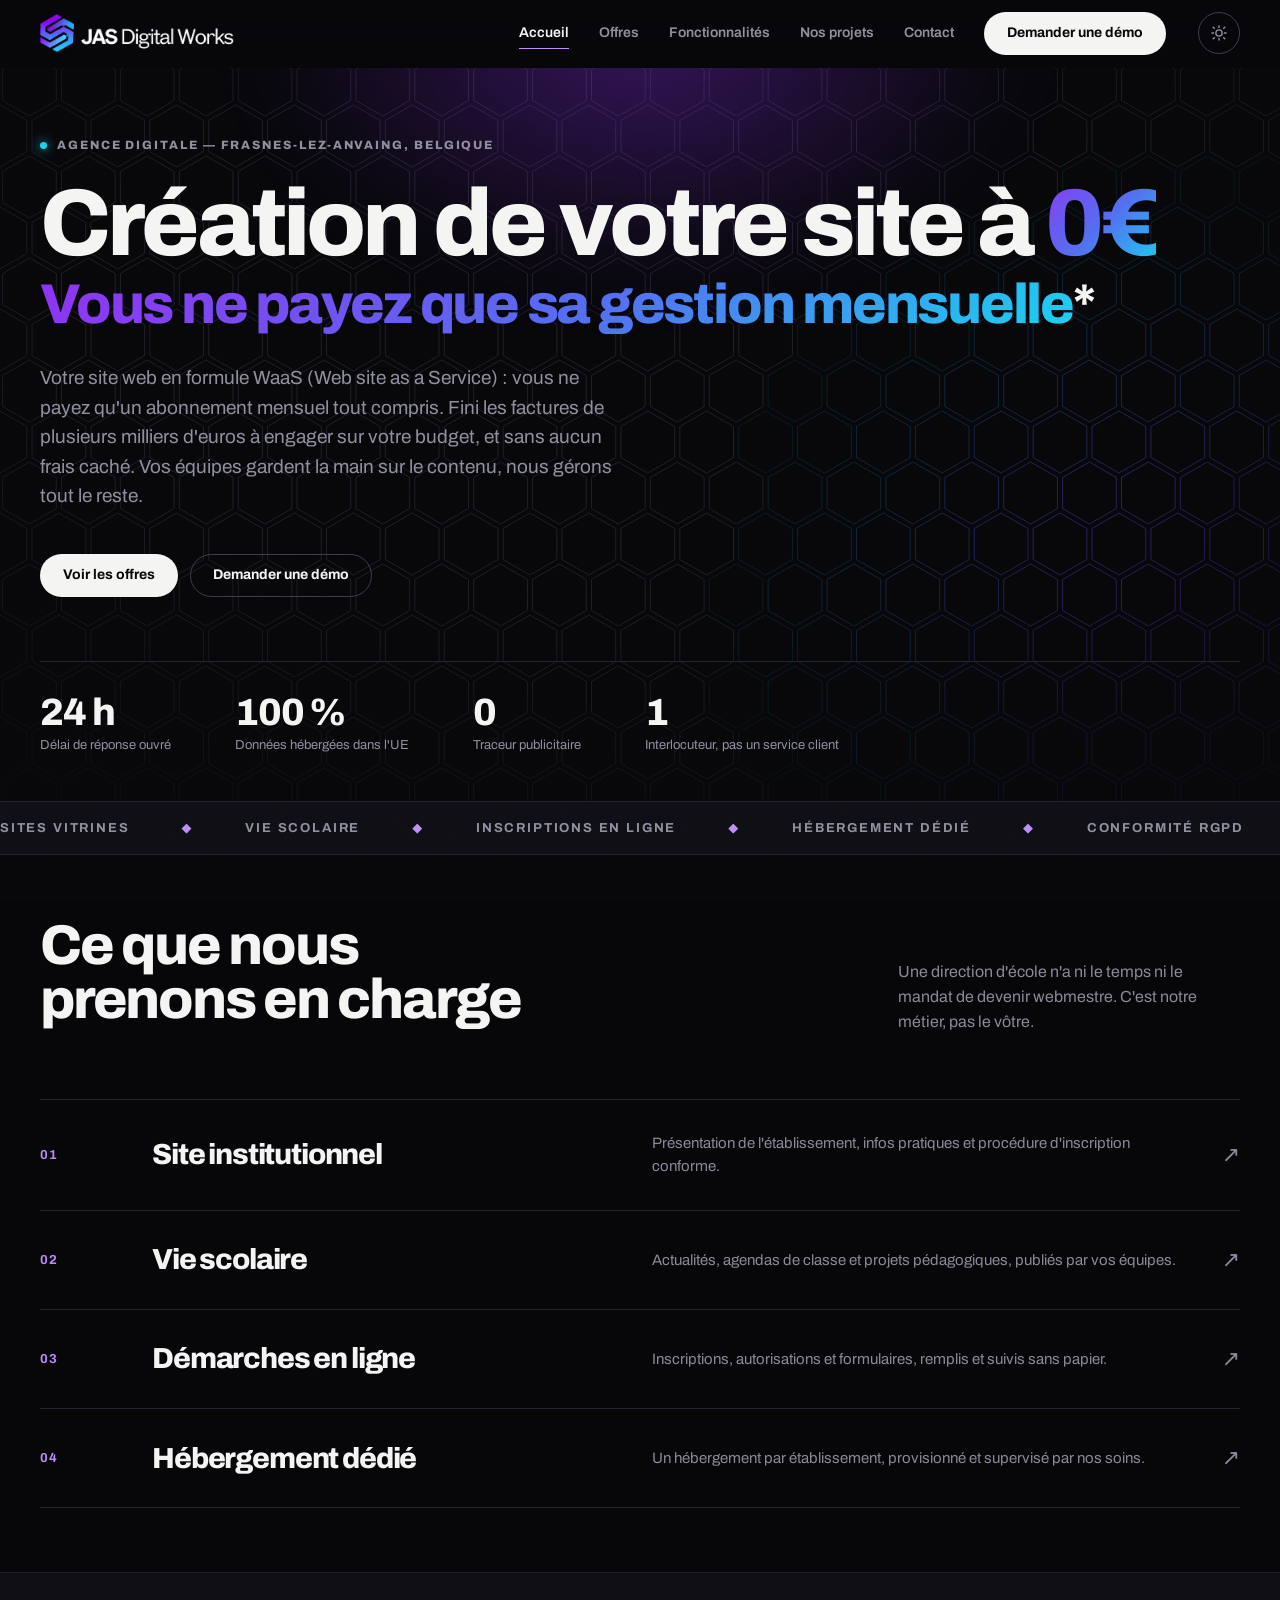
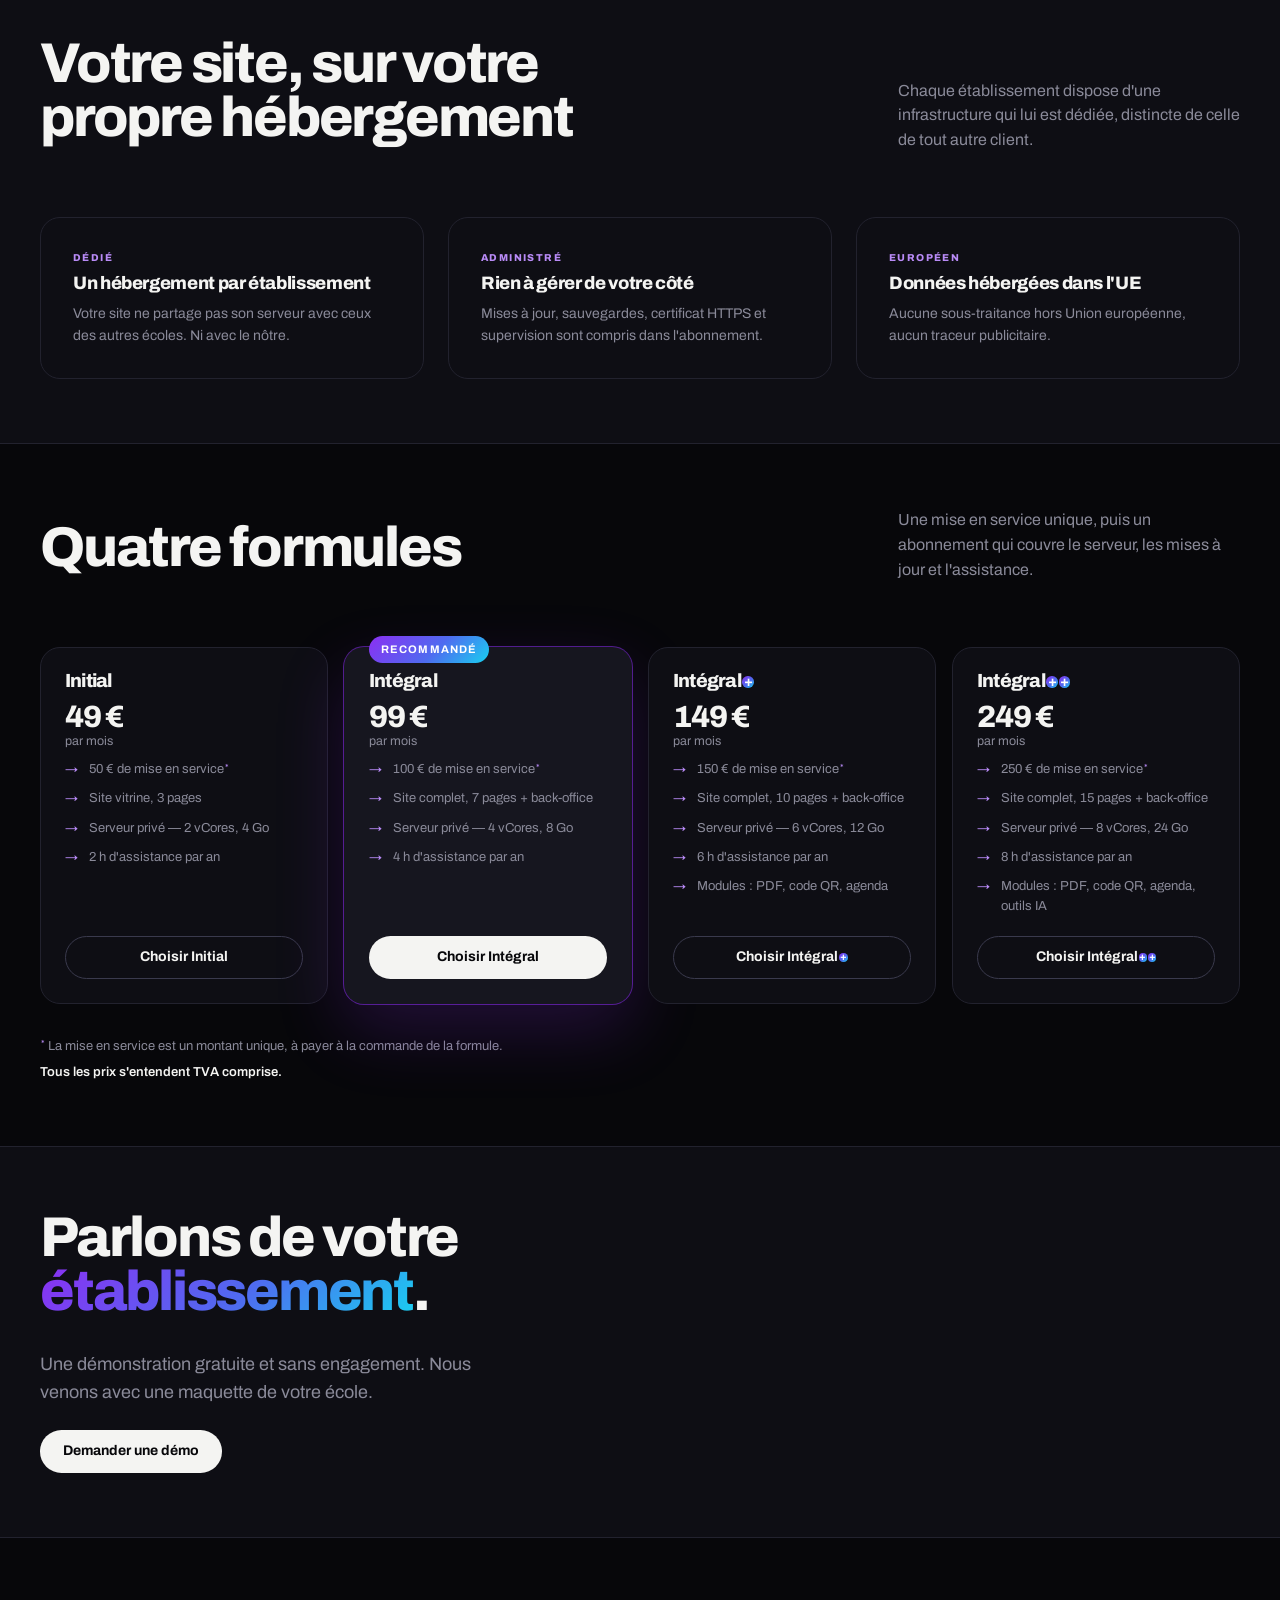
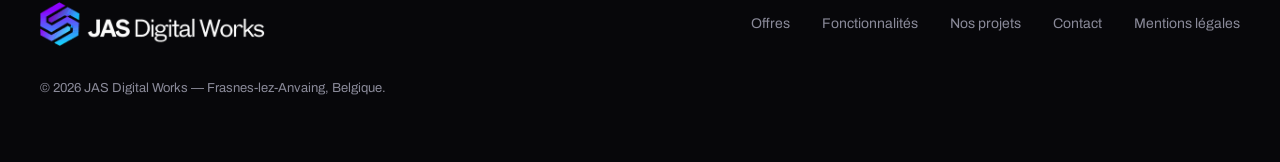
==== commit 8efbf11b: "Ajoute les modules digitaux aux deux formules hautes Intégral+ et Intégral++ reçoivent le convertiss" ====
--- a/index.html
+++ b/index.html
@@ -55,8 +55,8 @@
     <canvas id="hero-trame" aria-hidden="true"></canvas>
     <div class="wrap">
       <p class="kicker"><i></i> Agence digitale — Frasnes-lez-Anvaing, Belgique</p>
-      <h1>Vous imaginez<span class="grad">.</span> <br> <span class="grad">Nous concrétisons</span>.</h1>
-      <p class="lead">Votre site web en formule SaaS (Site as a Service) : vous ne payez qu'un abonnement mensuel tout compris. Fini les factures de plusieurs milliers d'euros à engager sur votre budget, et sans aucun frais caché. Vos équipes gardent la main sur le contenu, nous gérons tout le reste.</p>
+      <h1>Création de votre site à<span class="grad"> 0€</span> <br></h1> <h2><span class="grad">Vous ne payez que sa gestion mensuelle</span>*</h2>
+      <p class="lead">Votre site web en formule WaaS (Web site as a Service) : vous ne payez qu'un abonnement mensuel tout compris. Fini les factures de plusieurs milliers d'euros à engager sur votre budget, et sans aucun frais caché. Vos équipes gardent la main sur le contenu, nous gérons tout le reste.</p>
       <div class="hero-actions">
         <a class="btn btn-primary" href="tarifs.html">Voir les offres</a>
         <a class="btn btn-secondary" href="contact.html">Demander une démo</a>
@@ -140,7 +140,7 @@
   <section class="section" id="offres">
     <div class="wrap">
       <div class="sec-head">
-        <h2>Trois formules</h2>
+        <h2>Quatre formules</h2>
         <p>Une mise en service unique, puis un abonnement qui couvre le serveur, les mises à jour et l'assistance.</p>
       </div>
       <div class="grid-4">
@@ -177,6 +177,7 @@
             <li>Site complet, 10 pages + back-office</li>
             <li>Serveur privé — 6 vCores, 12&nbsp;Go</li>
             <li>6&nbsp;h d'assistance par an</li>
+            <li>Modules&nbsp;: PDF, code QR, agenda</li>
           </ul>
           <a class="btn btn-secondary btn-block" href="contact.html?pack=integral-plus"><span>Choisir Intégral<span class="plus">+</span></span></a>
         </article>
@@ -189,6 +190,7 @@
             <li>Site complet, 15 pages + back-office</li>
             <li>Serveur privé — 8 vCores, 24&nbsp;Go</li>
             <li>8&nbsp;h d'assistance par an</li>
+            <li>Modules&nbsp;: PDF, code QR, agenda, outils IA</li>
           </ul>
           <a class="btn btn-secondary btn-block" href="contact.html?pack=integral-plus-plus"><span>Choisir Intégral<span class="plus">+</span><span class="plus">+</span></span></a>
         </article>
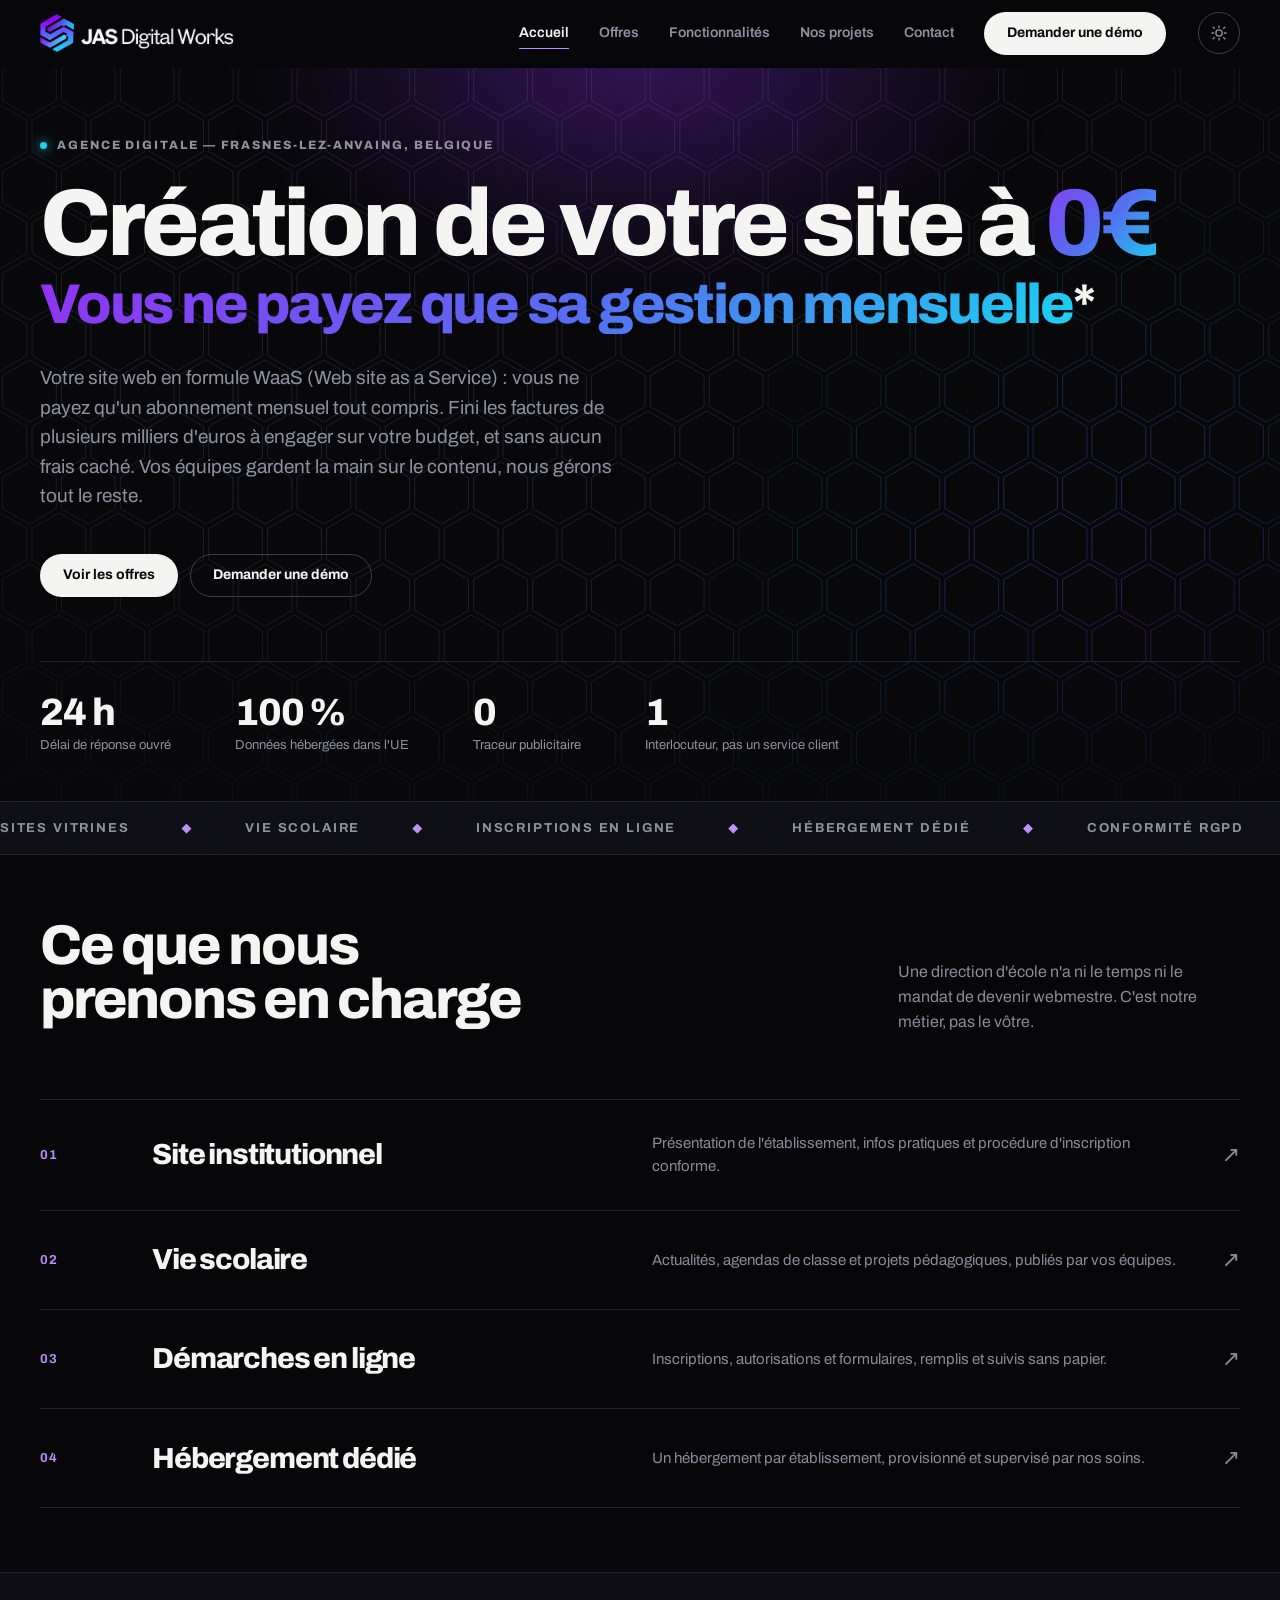
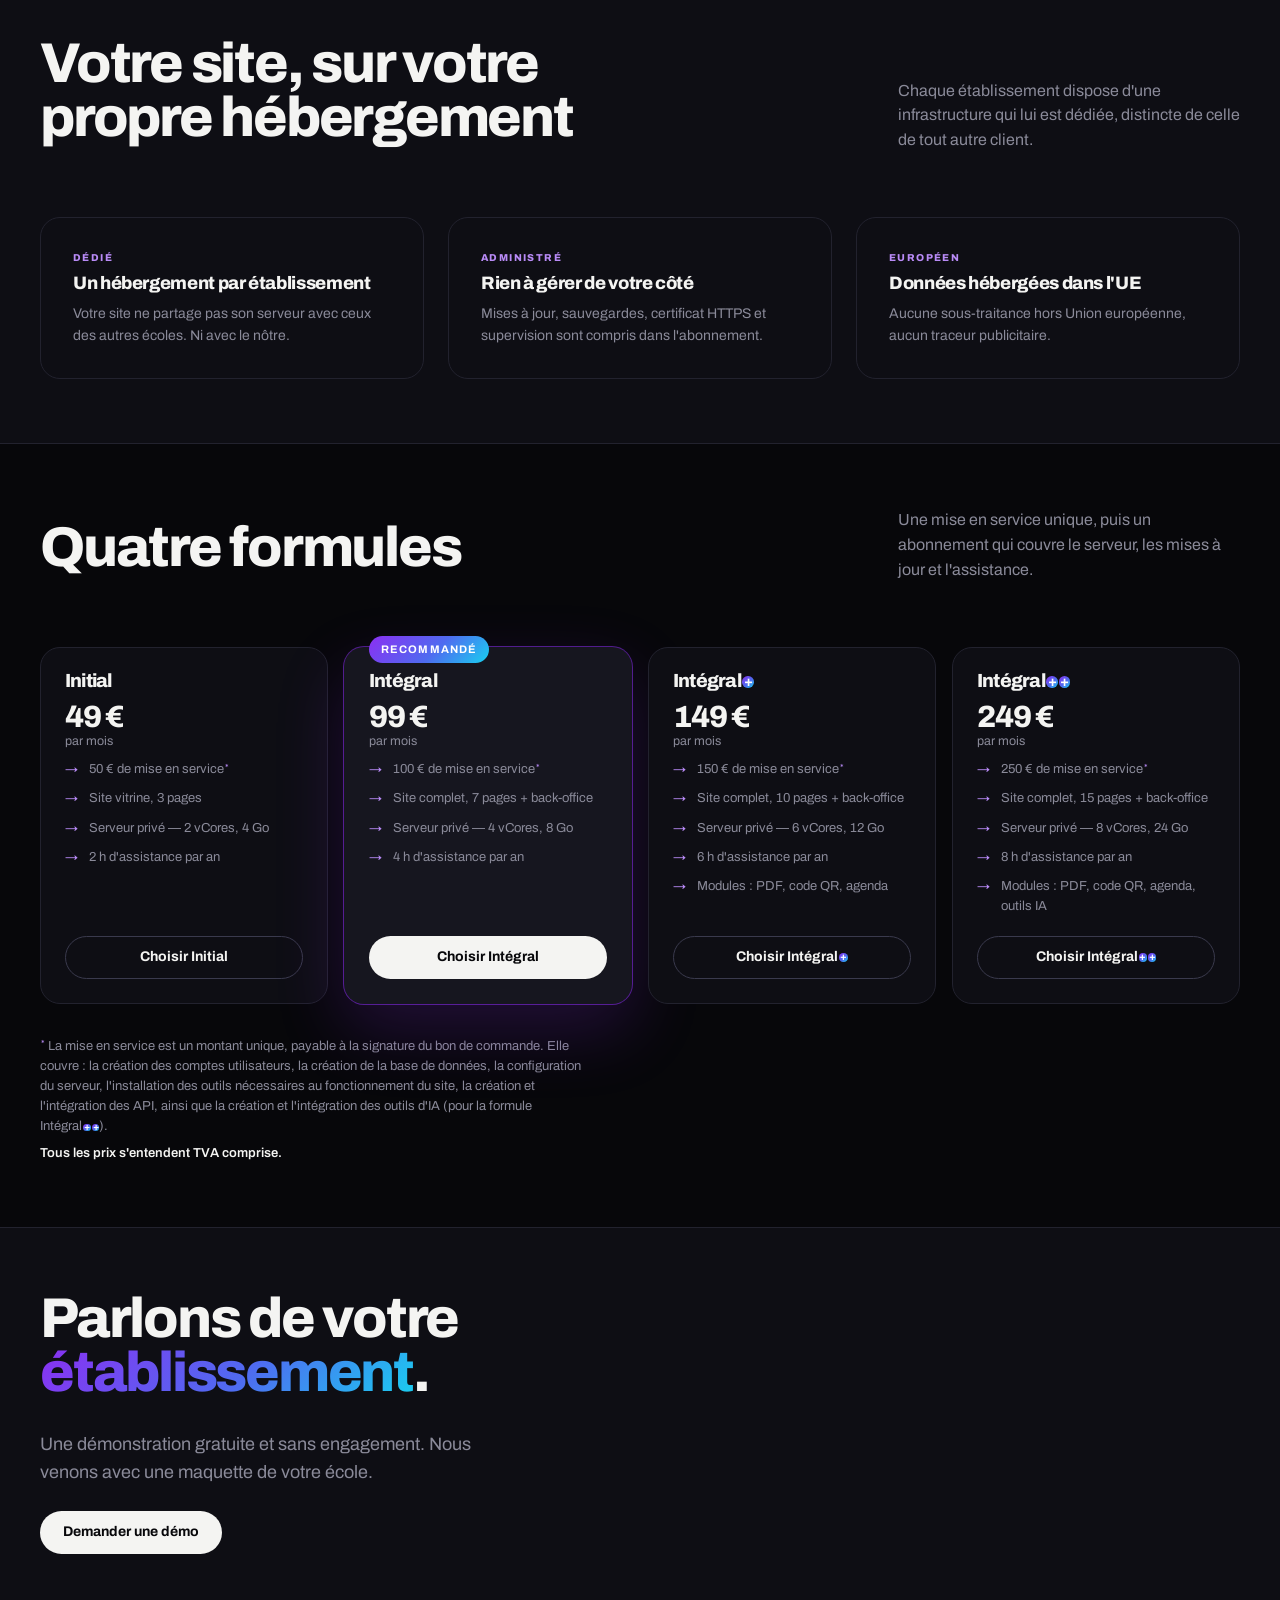
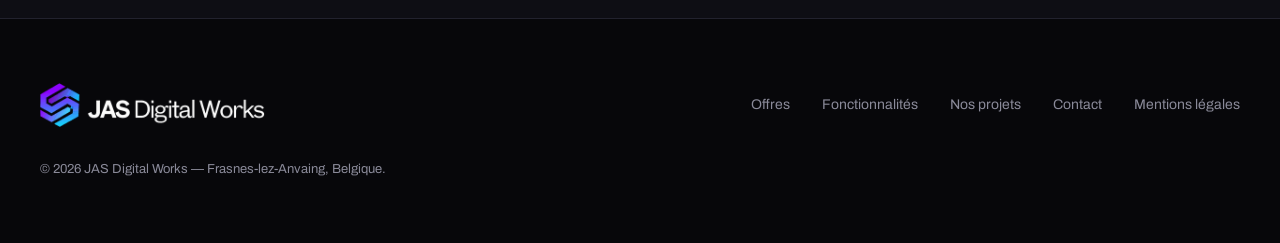
==== commit 1884e384: "Détaille ce que couvre la mise en service La note de bas de tarifs énumère désormais les prestations" ====
--- a/index.html
+++ b/index.html
@@ -15,7 +15,7 @@
 <meta property="og:url" content="https://jas-dw.be/">
 <meta property="og:image" content="https://jas-dw.be/assets/logo.png">
 <link rel="preconnect" href="https://fonts.gstatic.com" crossorigin>
-<link rel="stylesheet" href="assets/styles.css?v=8058e858">
+<link rel="stylesheet" href="assets/styles.css?v=6b5ec5c6">
 </head>
 <body>
 
@@ -196,7 +196,7 @@
         </article>
       </div>
       <p class="price-notes">
-        <span><sup>*</sup> La mise en service est un montant unique, à payer à la commande de la formule.</span>
+        <span><sup>*</sup> La mise en service est un montant unique, payable à la signature du bon de commande. Elle couvre&nbsp;: la création des comptes utilisateurs, la création de la base de données, la configuration du serveur, l'installation des outils nécessaires au fonctionnement du site, la création et l'intégration des API, ainsi que la création et l'intégration des outils d'IA (pour la formule <span class="nowrap">Intégral<span class="plus">+</span><span class="plus">+</span>).</span></span>
         <span><b>Tous les prix s'entendent TVA comprise.</b></span>
       </p>
     </div>
--- a/assets/styles.css
+++ b/assets/styles.css
@@ -265,6 +265,9 @@
   vertical-align: .08em; letter-spacing: 0;
 }
 .plus + .plus { margin-left: .08em; }
+/* Les pastilles sont des inline-flex : sans cela, « Intégral++ » se coupe
+   entre les deux cercles en fin de ligne. */
+.nowrap { white-space: nowrap; }
 
 /* ── Étiquettes ────────────────────────────────────────────────────── */
 
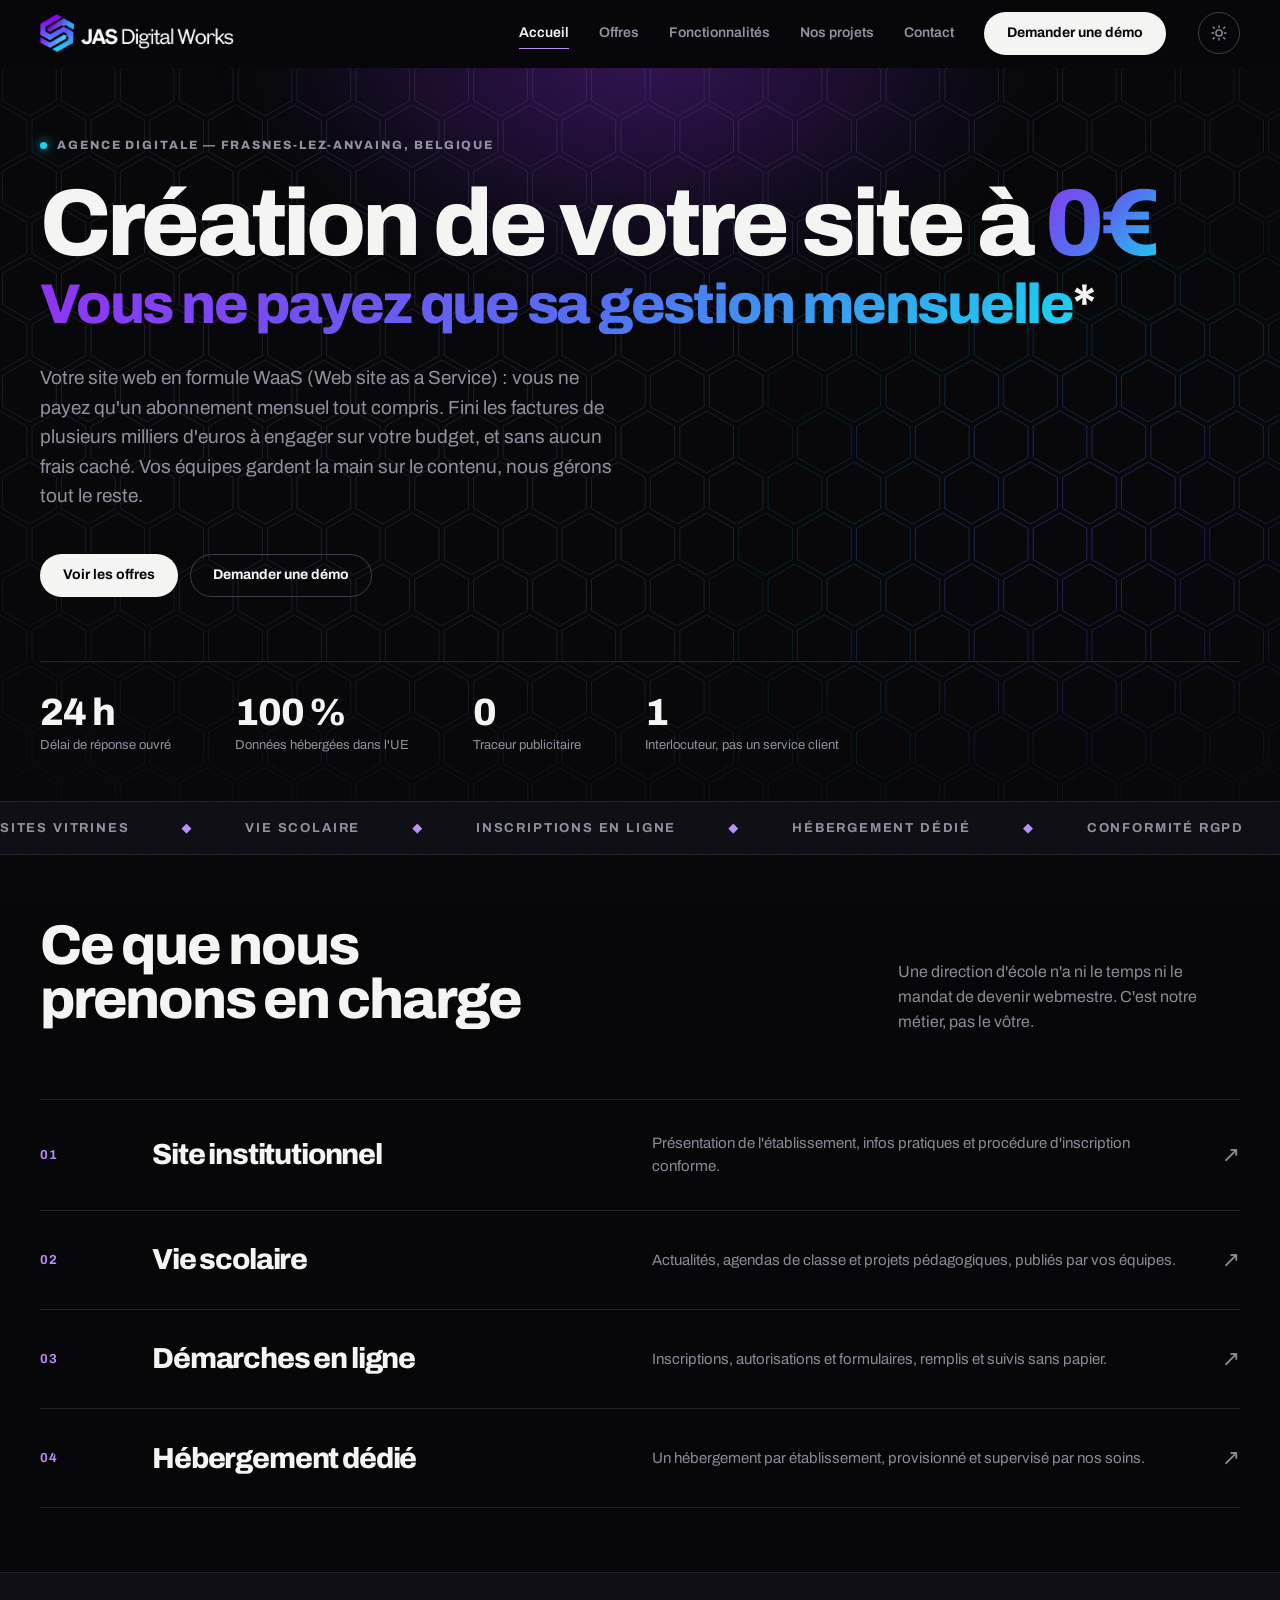
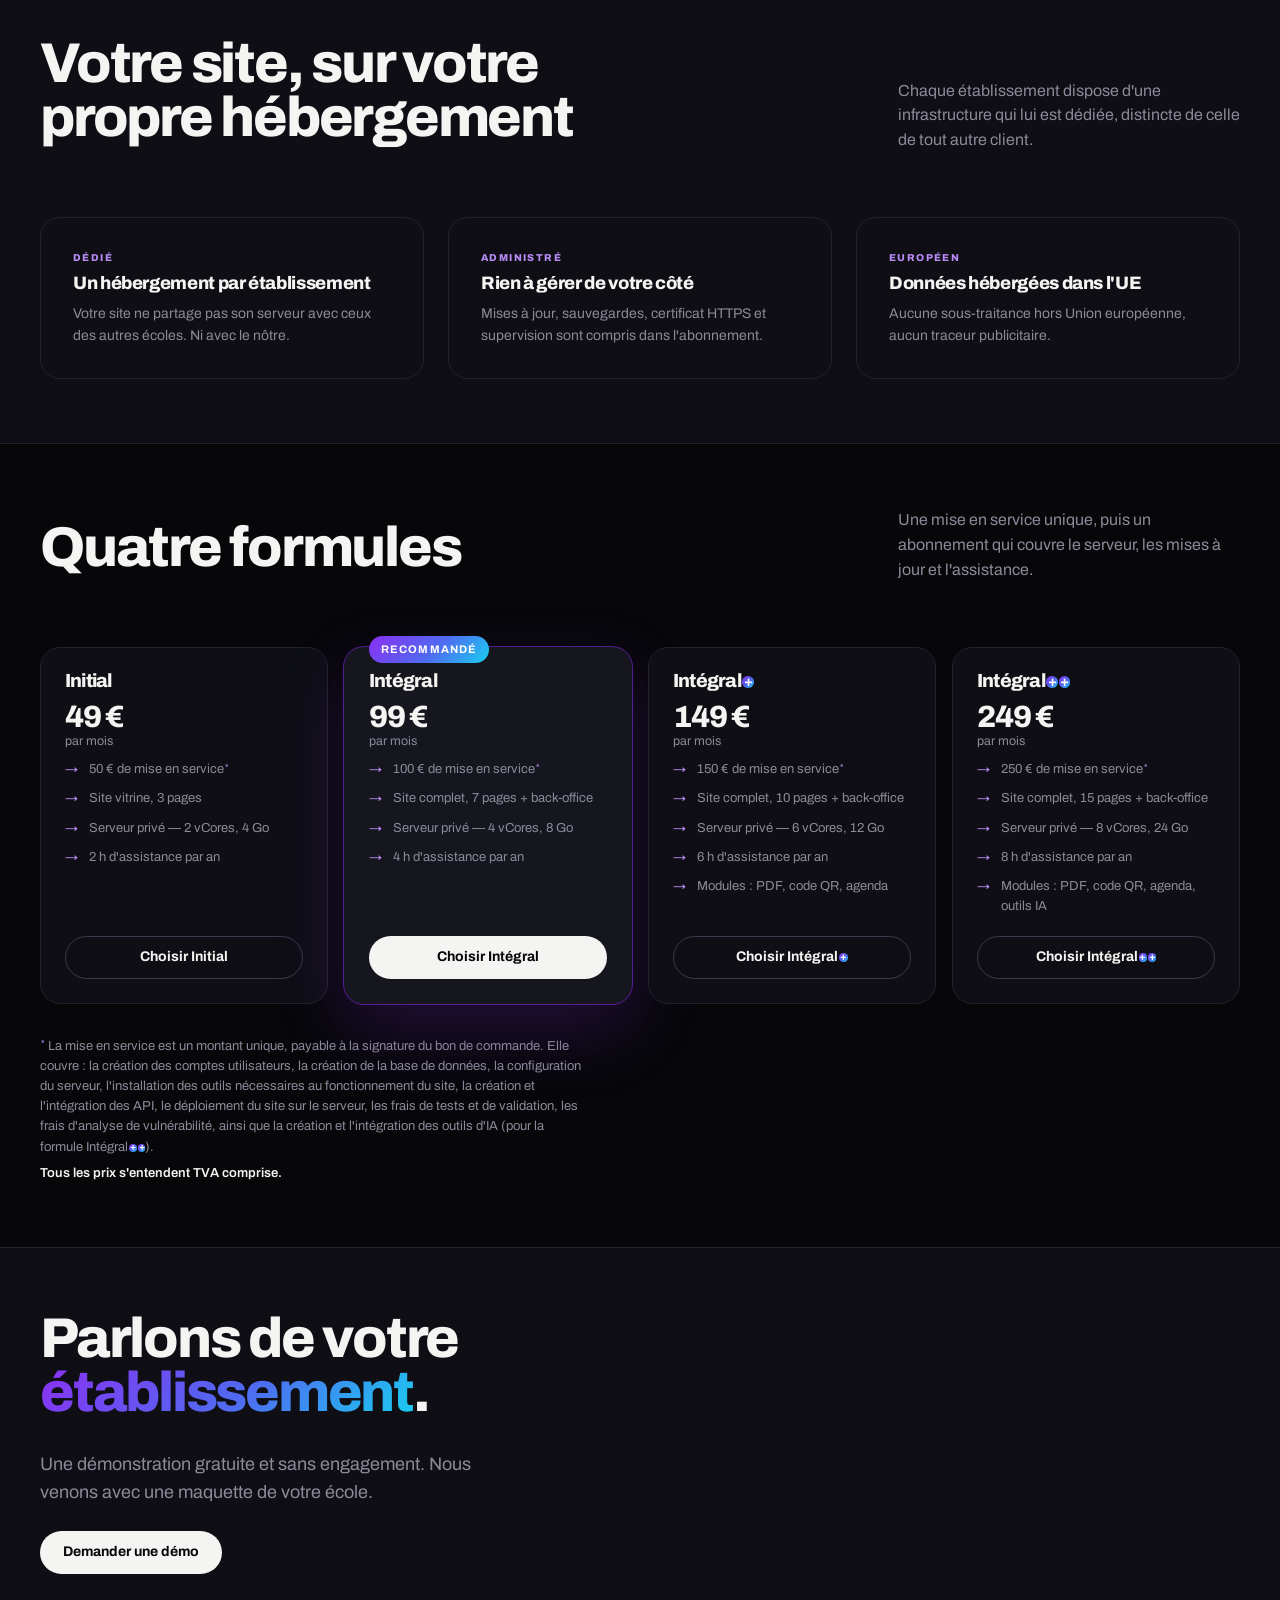
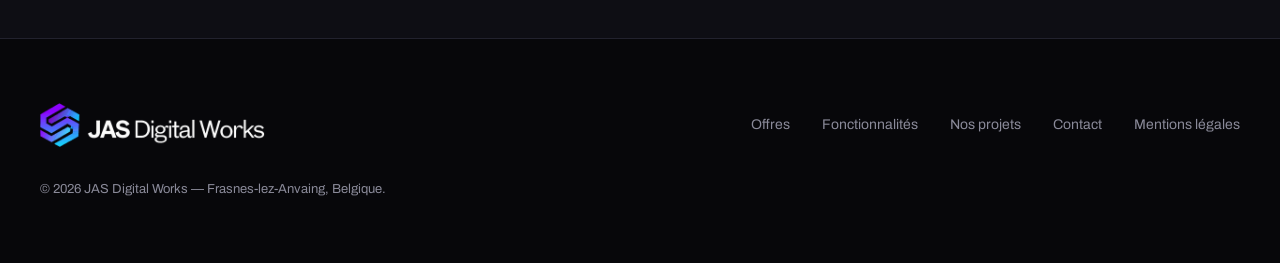
==== commit b6973657: "Complète les prestations couvertes par la mise en service Ajoute le déploiement sur le serveur, les " ====
--- a/index.html
+++ b/index.html
@@ -196,7 +196,7 @@
         </article>
       </div>
       <p class="price-notes">
-        <span><sup>*</sup> La mise en service est un montant unique, payable à la signature du bon de commande. Elle couvre&nbsp;: la création des comptes utilisateurs, la création de la base de données, la configuration du serveur, l'installation des outils nécessaires au fonctionnement du site, la création et l'intégration des API, ainsi que la création et l'intégration des outils d'IA (pour la formule <span class="nowrap">Intégral<span class="plus">+</span><span class="plus">+</span>).</span></span>
+        <span><sup>*</sup> La mise en service est un montant unique, payable à la signature du bon de commande. Elle couvre&nbsp;: la création des comptes utilisateurs, la création de la base de données, la configuration du serveur, l'installation des outils nécessaires au fonctionnement du site, la création et l'intégration des API, le déploiement du site sur le serveur, les frais de tests et de validation, les frais d'analyse de vulnérabilité, ainsi que la création et l'intégration des outils d'IA (pour la formule <span class="nowrap">Intégral<span class="plus">+</span><span class="plus">+</span>).</span></span>
         <span><b>Tous les prix s'entendent TVA comprise.</b></span>
       </p>
     </div>
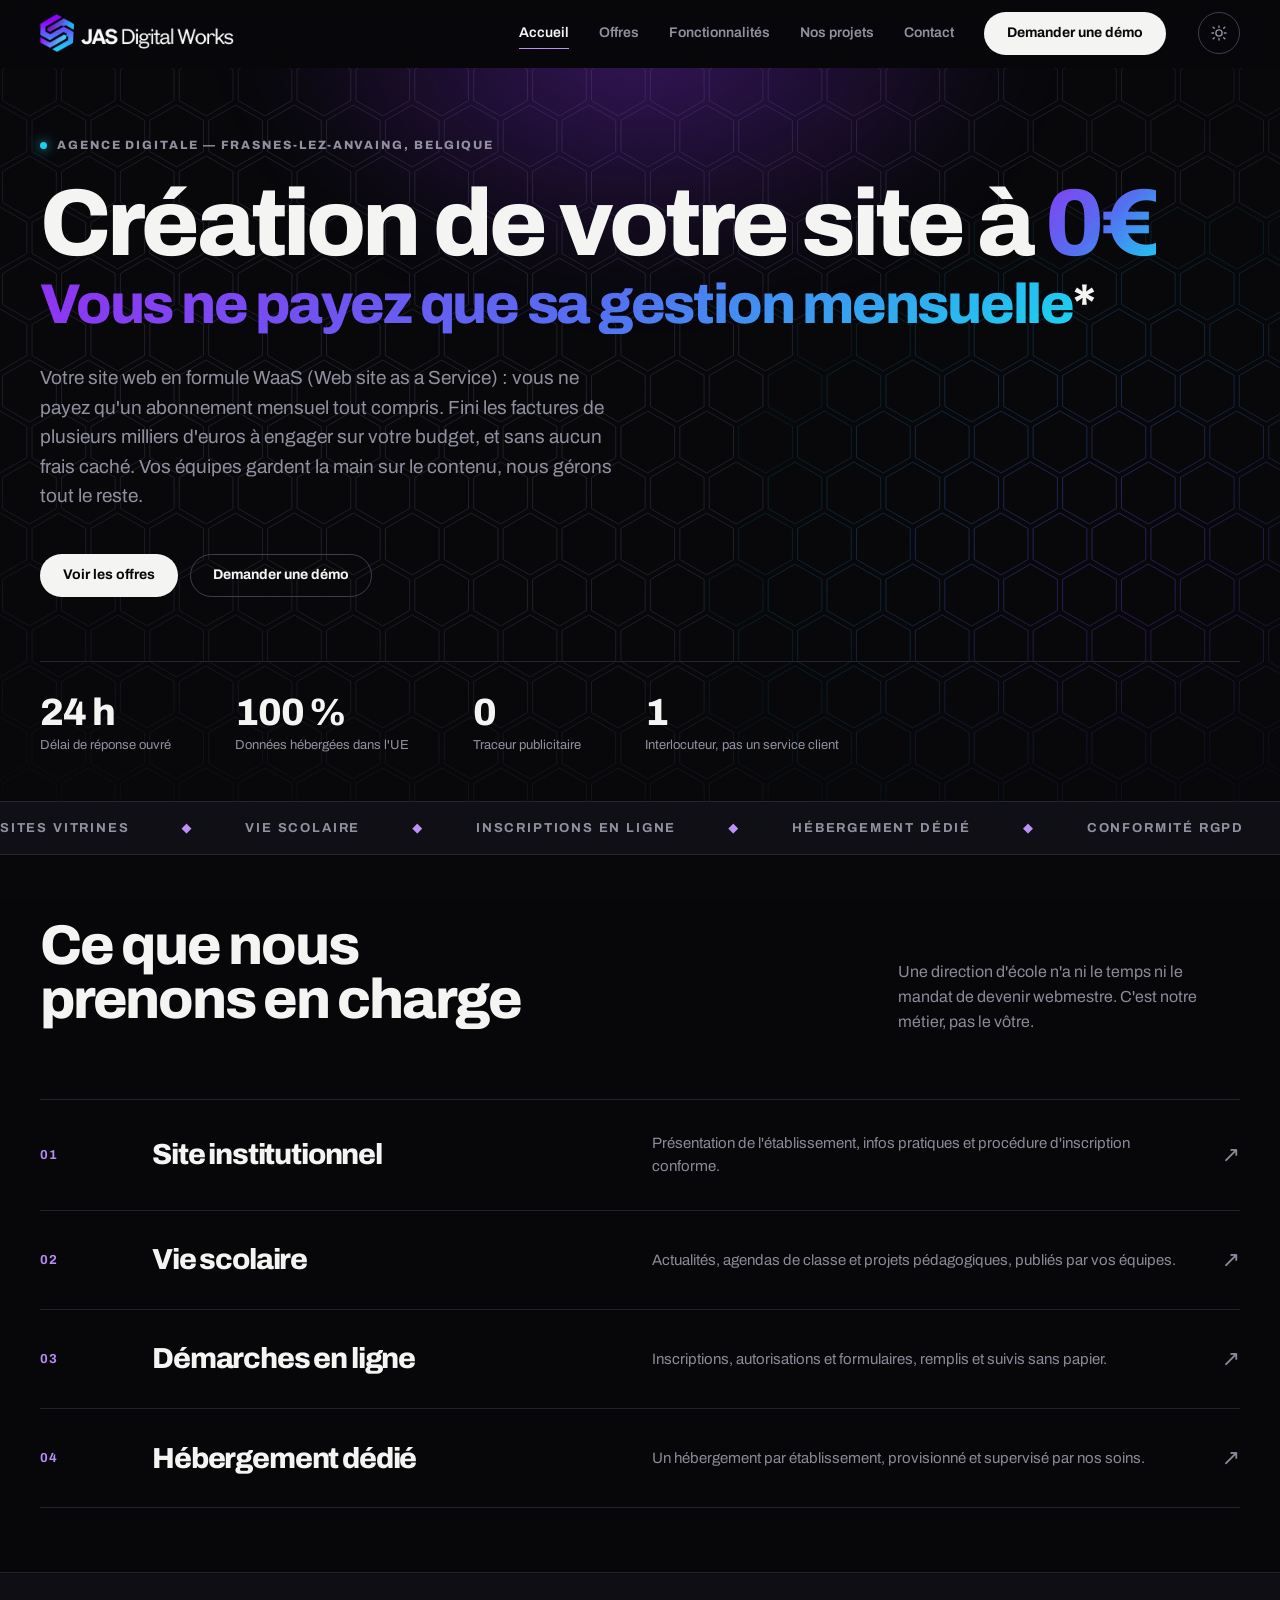
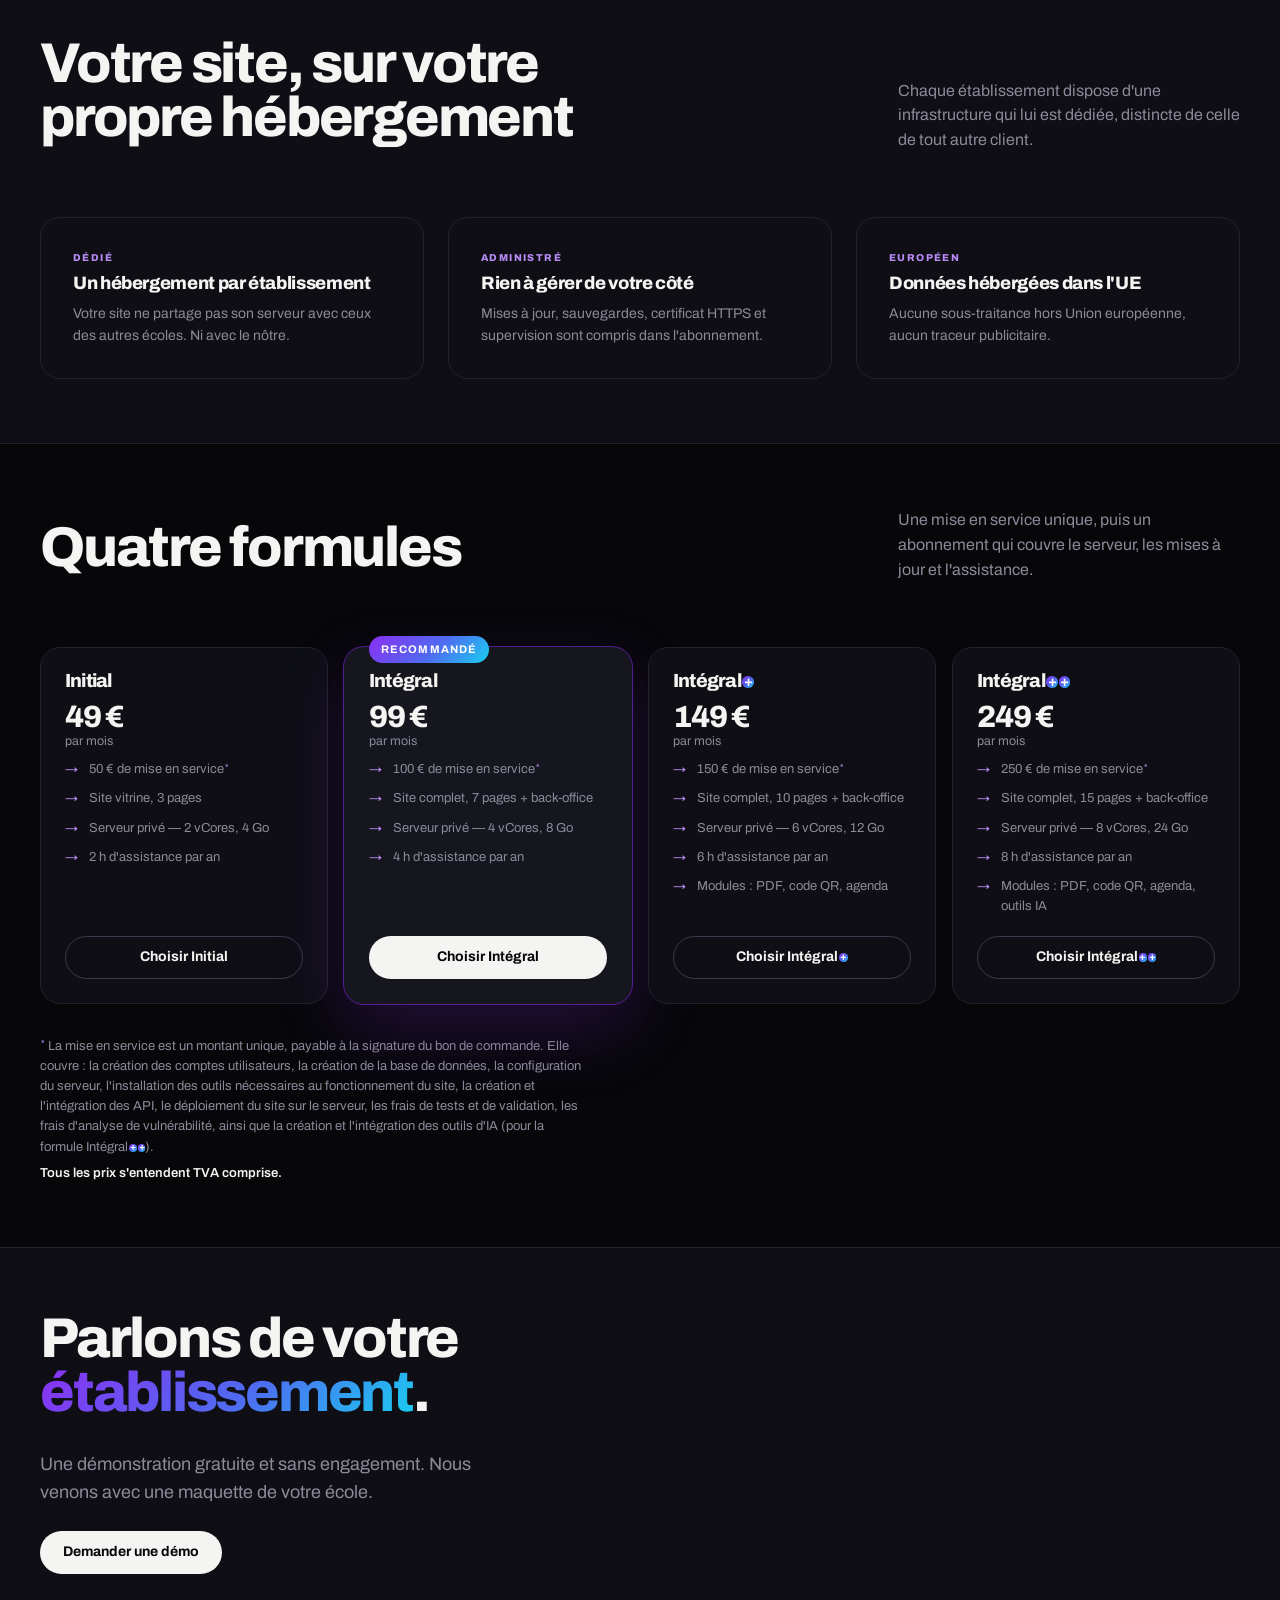
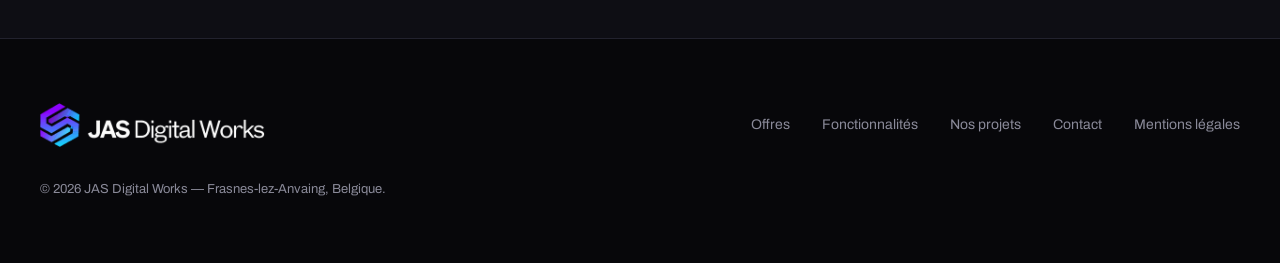
==== commit 8f51291c: "Supprime le clignotement sombre en thème clair site.js étant chargé en fin de body, le navigateur pe" ====
--- a/index.html
+++ b/index.html
@@ -8,6 +8,13 @@
 <link rel="canonical" href="https://jas-dw.be/">
 <link rel="icon" type="image/png" href="assets/mark.png">
 <meta name="theme-color" content="#07070A">
+<script>
+/* Le thème enregistré doit être posé avant le premier rendu. site.js est en
+   fin de body : sans ce bloc, la page s'affiche en sombre le temps qu'il
+   s'exécute, ce qui produit un clignotement à chaque changement de page.
+   C'est la seule exception à la règle « un seul fichier de script ». */
+(function(){try{if(localStorage.getItem('jasdw-theme')==='light'){document.documentElement.setAttribute('data-theme','light');var m=document.querySelector('meta[name=theme-color]');if(m)m.setAttribute('content','#FAFAFC');}}catch(e){}})();
+</script>
 <meta property="og:type" content="website">
 <meta property="og:locale" content="fr_BE">
 <meta property="og:title" content="JAS Digital Works — Le site web de votre école, clé en main">
@@ -229,6 +236,6 @@
   <p class="footer-legal">© <span id="year">2026</span> JAS Digital Works — Frasnes-lez-Anvaing, Belgique.</p>
 </footer>
 
-<script src="assets/site.js?v=c417838a"></script>
+<script src="assets/site.js?v=71fd062e"></script>
 </body>
 </html>
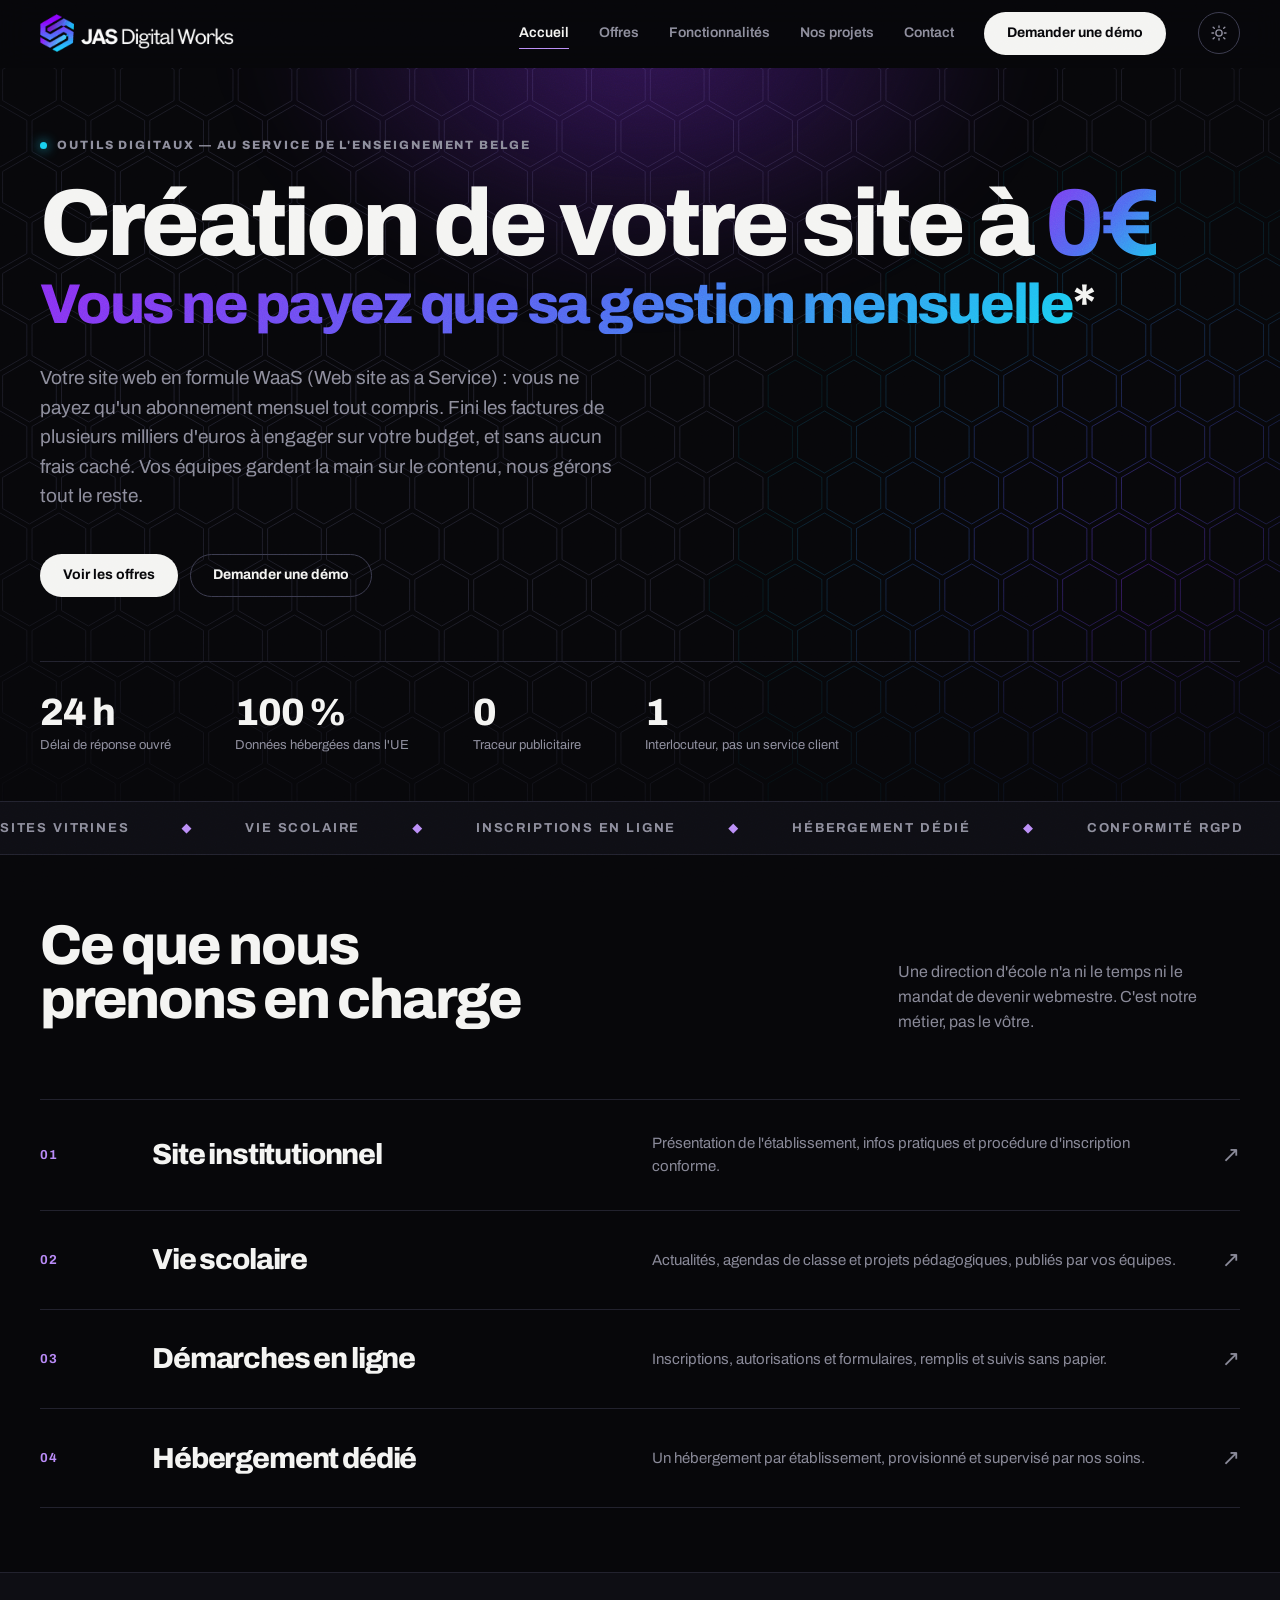
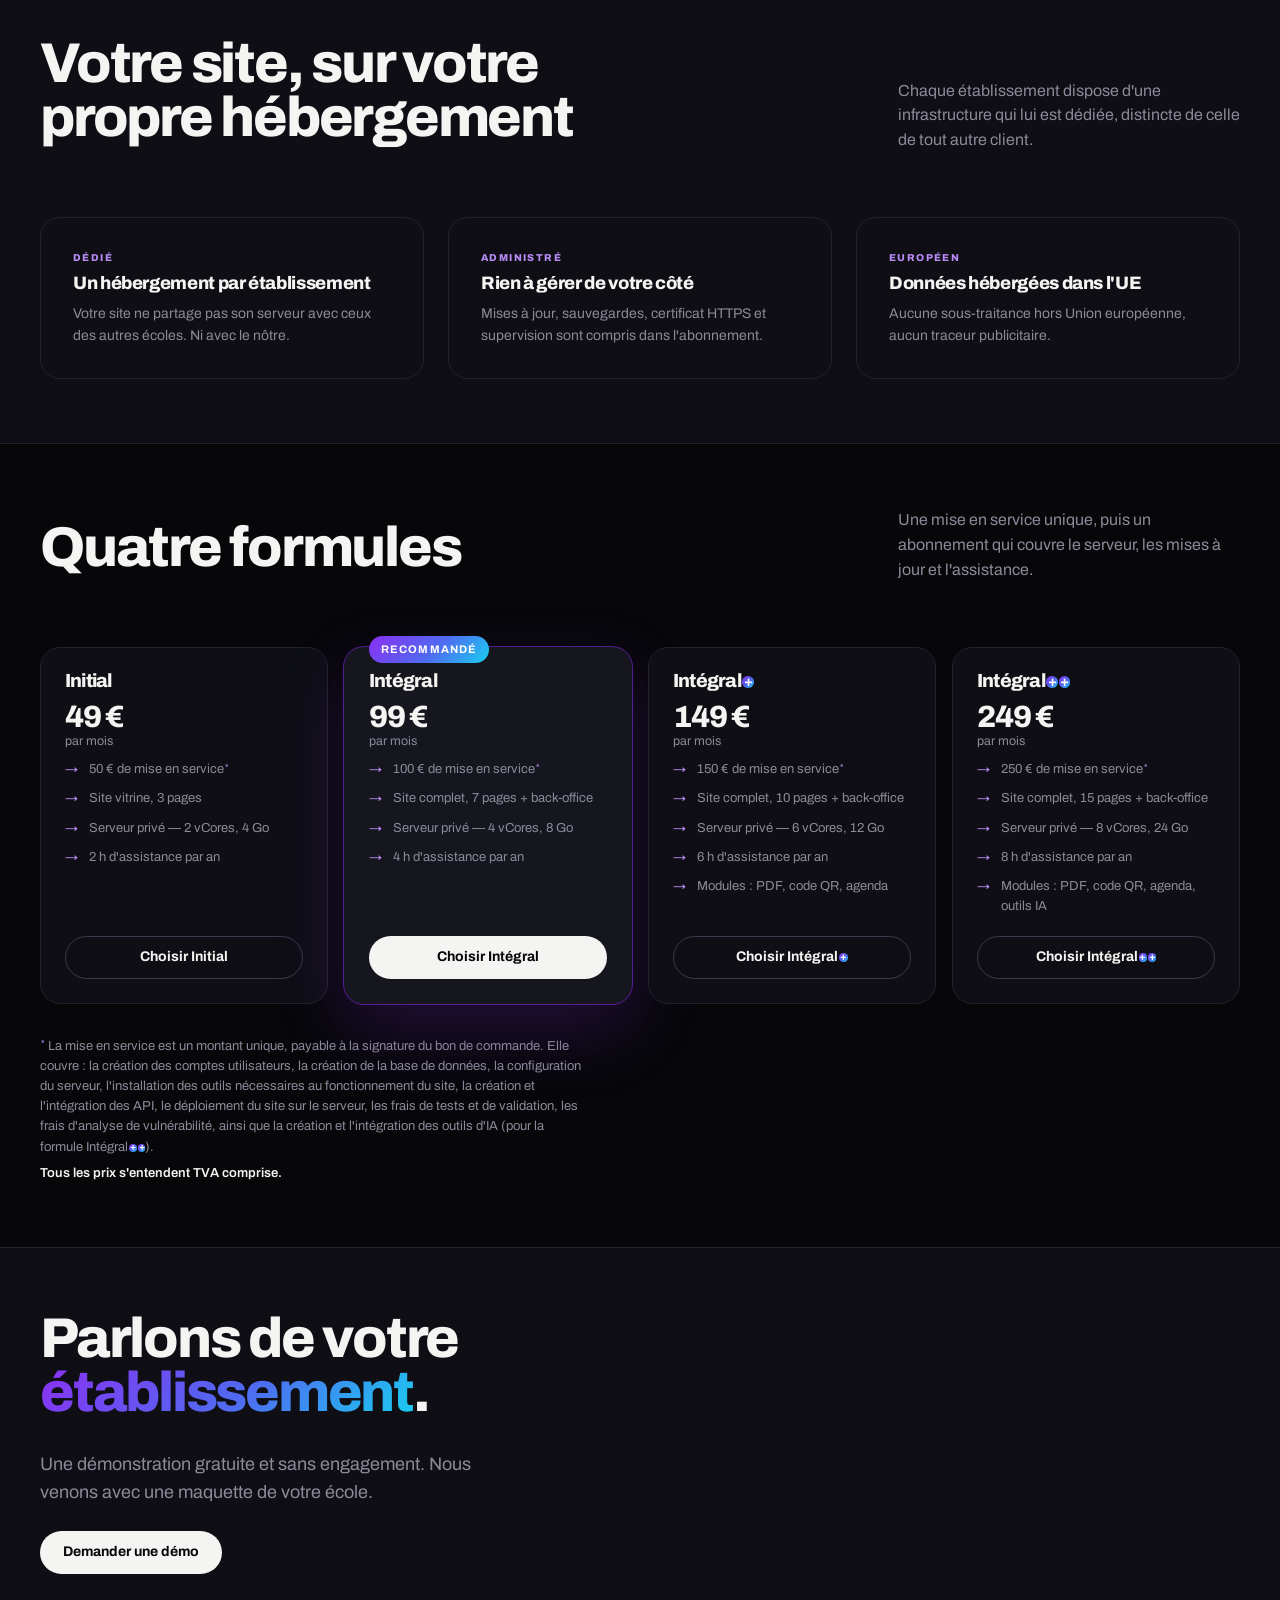
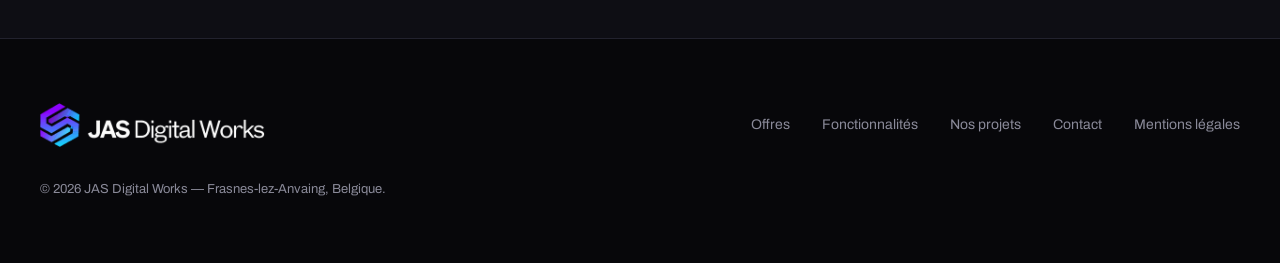
==== commit a6c63403: "Reformule les accroches de l'accueil et des offres Modifications apportées par Jalal : le kicker de " ====
--- a/index.html
+++ b/index.html
@@ -61,7 +61,7 @@
   <section class="hero">
     <canvas id="hero-trame" aria-hidden="true"></canvas>
     <div class="wrap">
-      <p class="kicker"><i></i> Agence digitale — Frasnes-lez-Anvaing, Belgique</p>
+      <p class="kicker"><i></i> Outils digitaux — au service de l'enseignement Belge</p>
       <h1>Création de votre site à<span class="grad"> 0€</span> <br></h1> <h2><span class="grad">Vous ne payez que sa gestion mensuelle</span>*</h2>
       <p class="lead">Votre site web en formule WaaS (Web site as a Service) : vous ne payez qu'un abonnement mensuel tout compris. Fini les factures de plusieurs milliers d'euros à engager sur votre budget, et sans aucun frais caché. Vos équipes gardent la main sur le contenu, nous gérons tout le reste.</p>
       <div class="hero-actions">
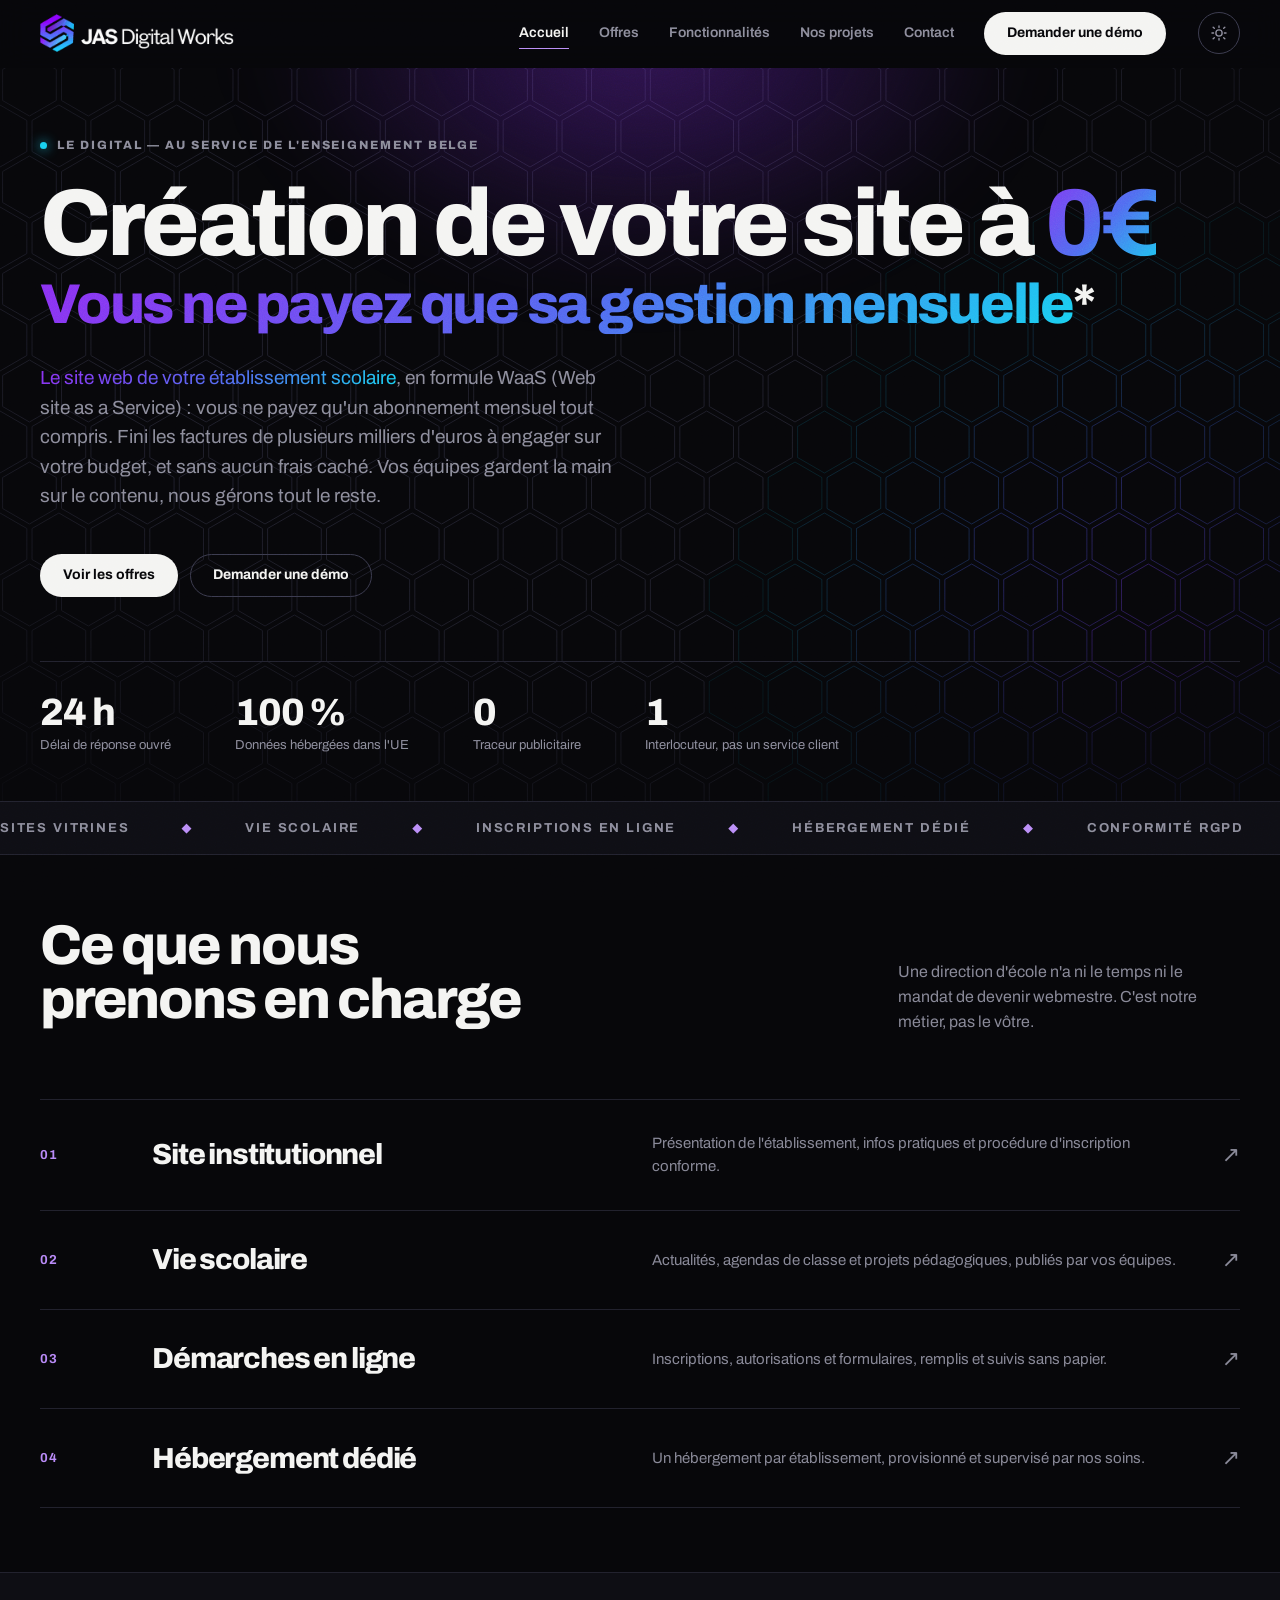
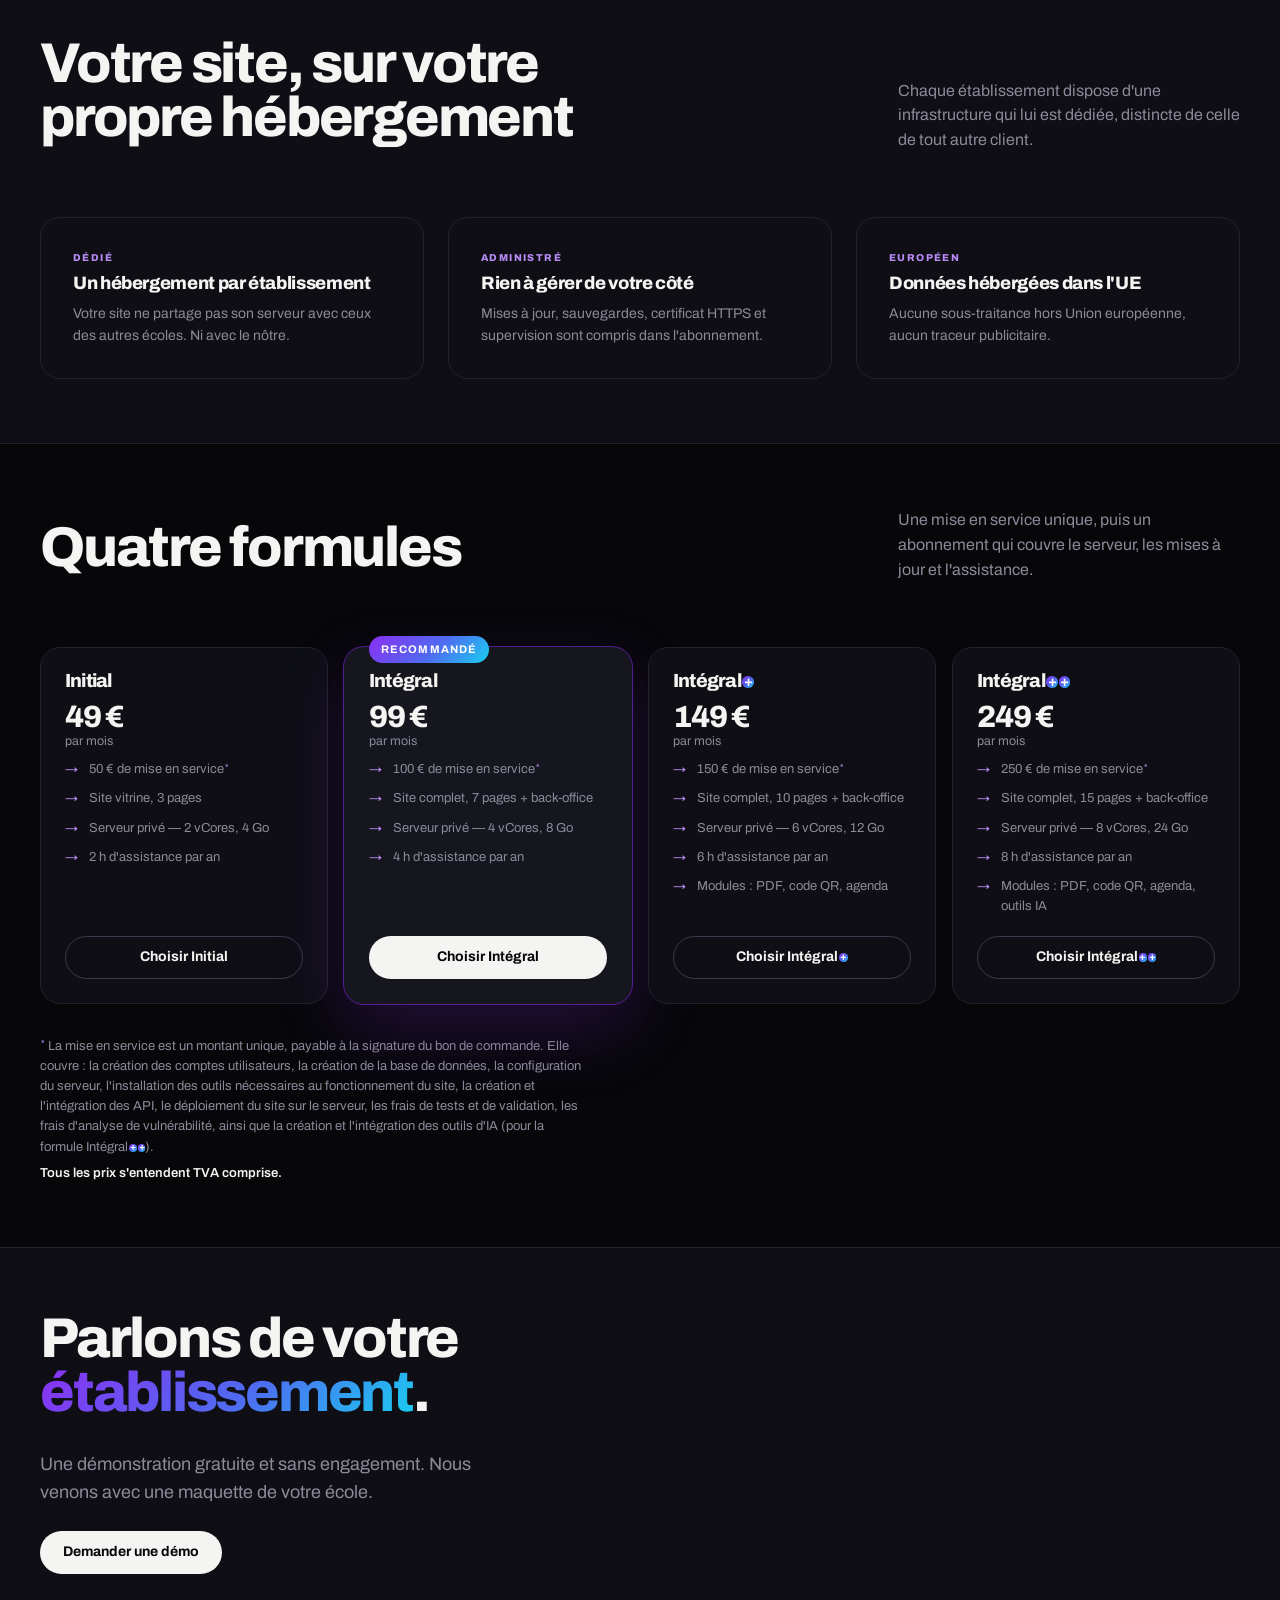
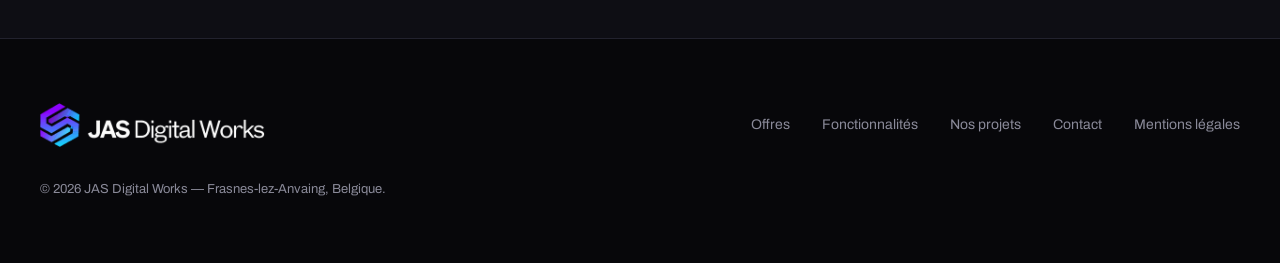
==== commit 0f44e5d1: "Retouche l'accroche de l'accueil Modifications apportées par Jalal : le kicker devient « LE DIGITAL " ====
--- a/index.html
+++ b/index.html
@@ -61,9 +61,9 @@
   <section class="hero">
     <canvas id="hero-trame" aria-hidden="true"></canvas>
     <div class="wrap">
-      <p class="kicker"><i></i> Outils digitaux — au service de l'enseignement Belge</p>
+      <p class="kicker"><i></i> LE DIGITAL — au service de l'enseignement Belge</p>
       <h1>Création de votre site à<span class="grad"> 0€</span> <br></h1> <h2><span class="grad">Vous ne payez que sa gestion mensuelle</span>*</h2>
-      <p class="lead">Votre site web en formule WaaS (Web site as a Service) : vous ne payez qu'un abonnement mensuel tout compris. Fini les factures de plusieurs milliers d'euros à engager sur votre budget, et sans aucun frais caché. Vos équipes gardent la main sur le contenu, nous gérons tout le reste.</p>
+      <p class="lead"><span class="grad">Le site web de votre établissement scolaire</span>, en formule WaaS (Web site as a Service) : vous ne payez qu'un abonnement mensuel tout compris. Fini les factures de plusieurs milliers d'euros à engager sur votre budget, et sans aucun frais caché. Vos équipes gardent la main sur le contenu, nous gérons tout le reste.</p>
       <div class="hero-actions">
         <a class="btn btn-primary" href="tarifs.html">Voir les offres</a>
         <a class="btn btn-secondary" href="contact.html">Demander une démo</a>
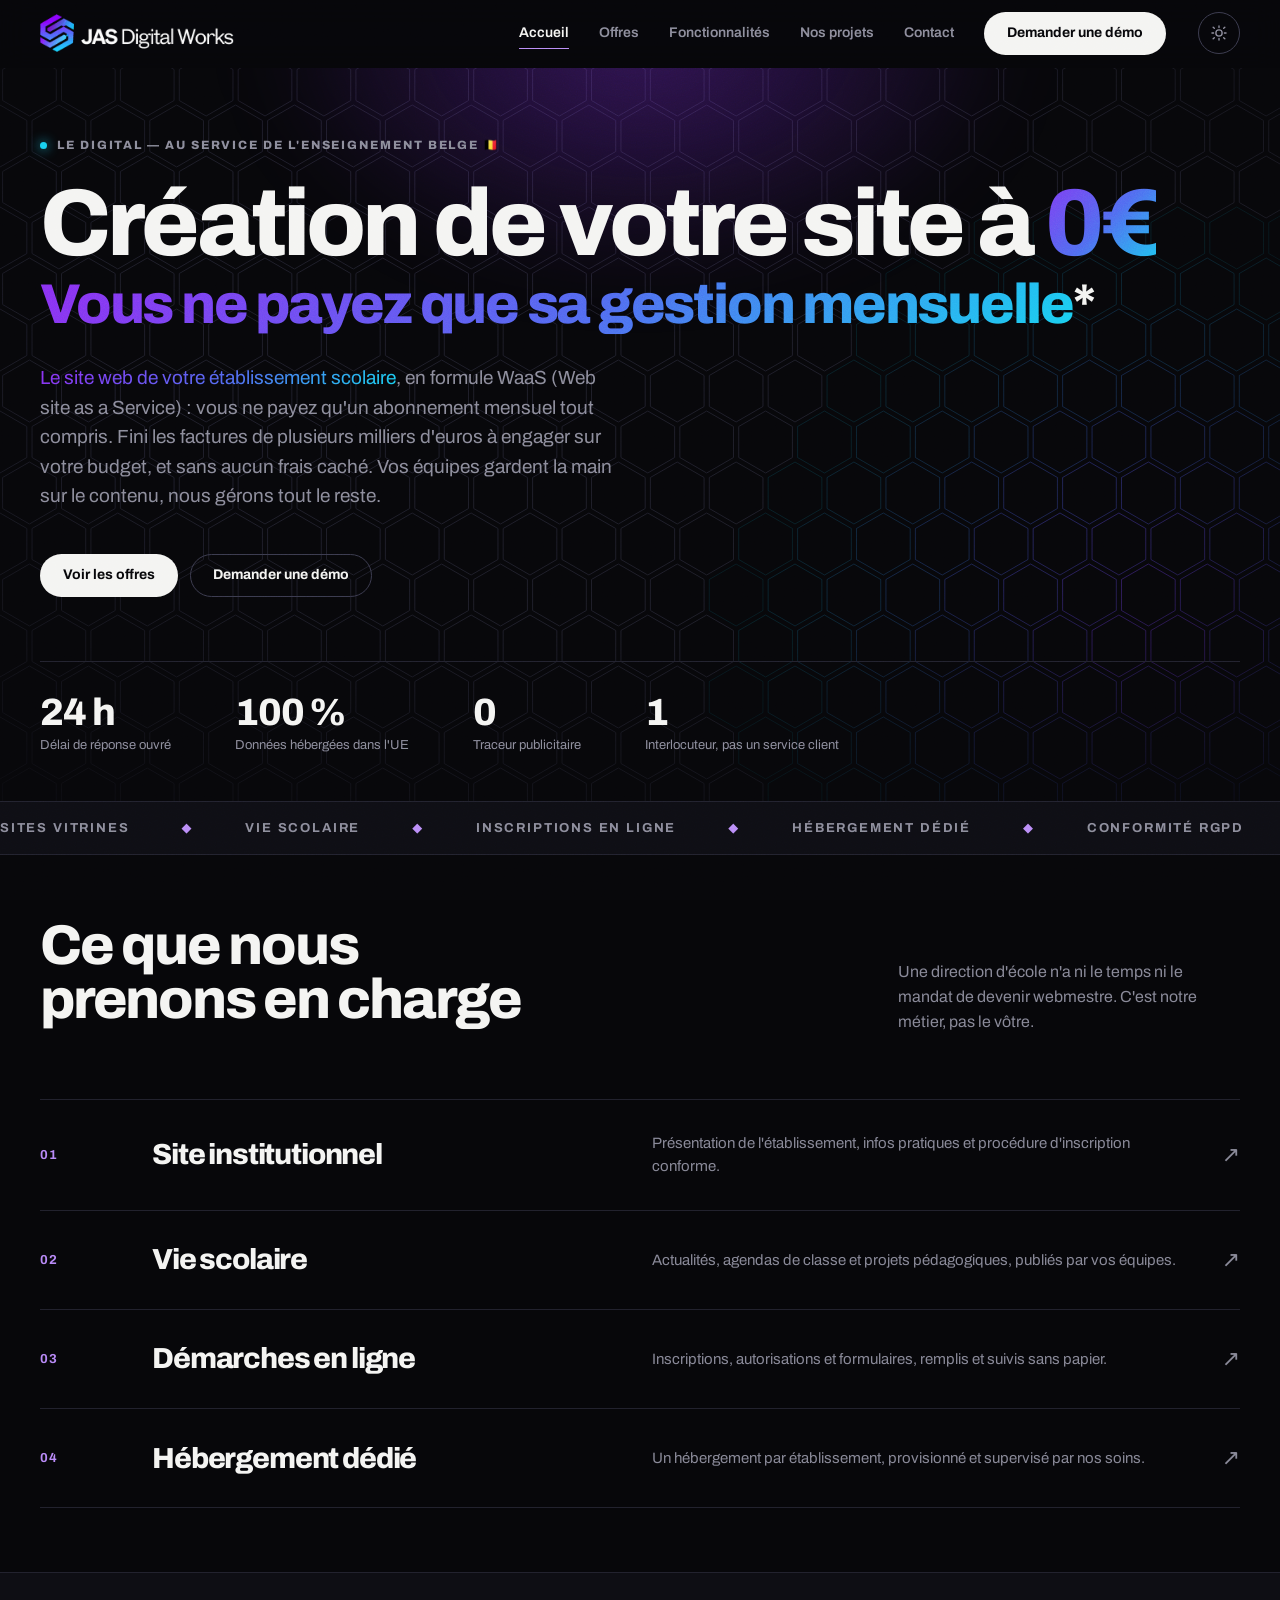
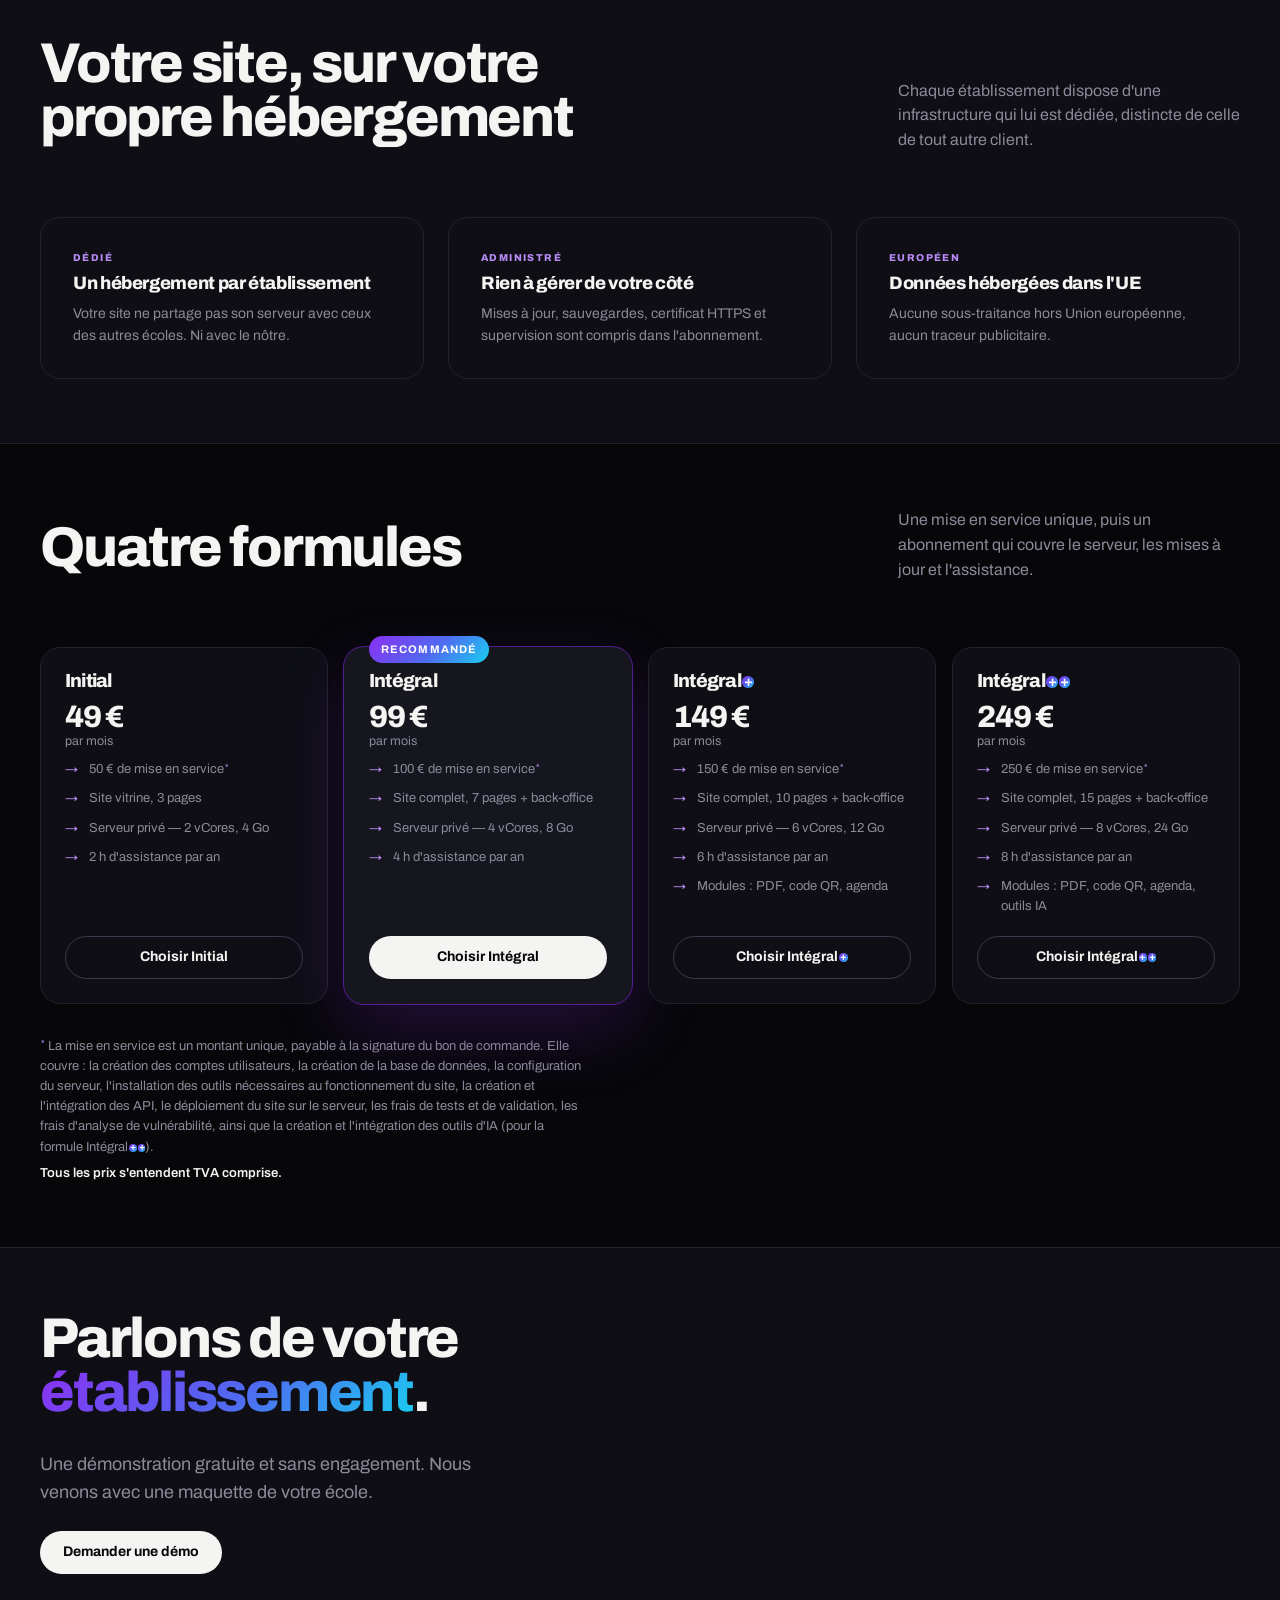
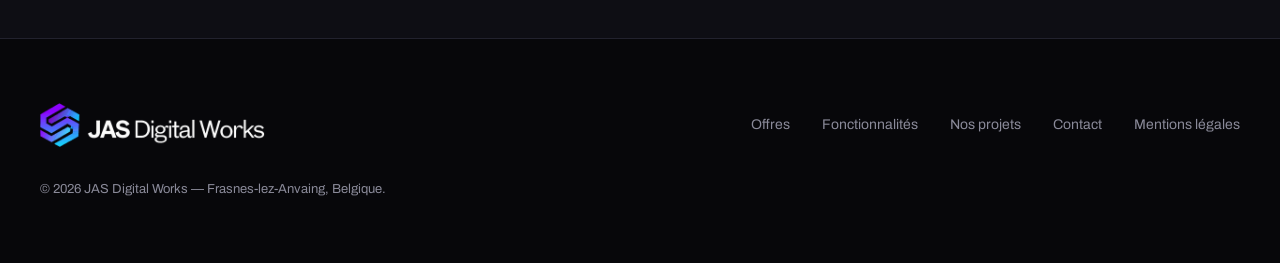
==== commit 19a85ff4: "Ajoute le drapeau belge au kicker de l'accueil Modification apportée par Jalal.  Co-Authored-By: Cla" ====
--- a/index.html
+++ b/index.html
@@ -61,7 +61,7 @@
   <section class="hero">
     <canvas id="hero-trame" aria-hidden="true"></canvas>
     <div class="wrap">
-      <p class="kicker"><i></i> LE DIGITAL — au service de l'enseignement Belge</p>
+      <p class="kicker"><i></i> LE DIGITAL — AU SERVICE DE L'ENSEIGNEMENT BELGE 🇧🇪</p>
       <h1>Création de votre site à<span class="grad"> 0€</span> <br></h1> <h2><span class="grad">Vous ne payez que sa gestion mensuelle</span>*</h2>
       <p class="lead"><span class="grad">Le site web de votre établissement scolaire</span>, en formule WaaS (Web site as a Service) : vous ne payez qu'un abonnement mensuel tout compris. Fini les factures de plusieurs milliers d'euros à engager sur votre budget, et sans aucun frais caché. Vos équipes gardent la main sur le contenu, nous gérons tout le reste.</p>
       <div class="hero-actions">
